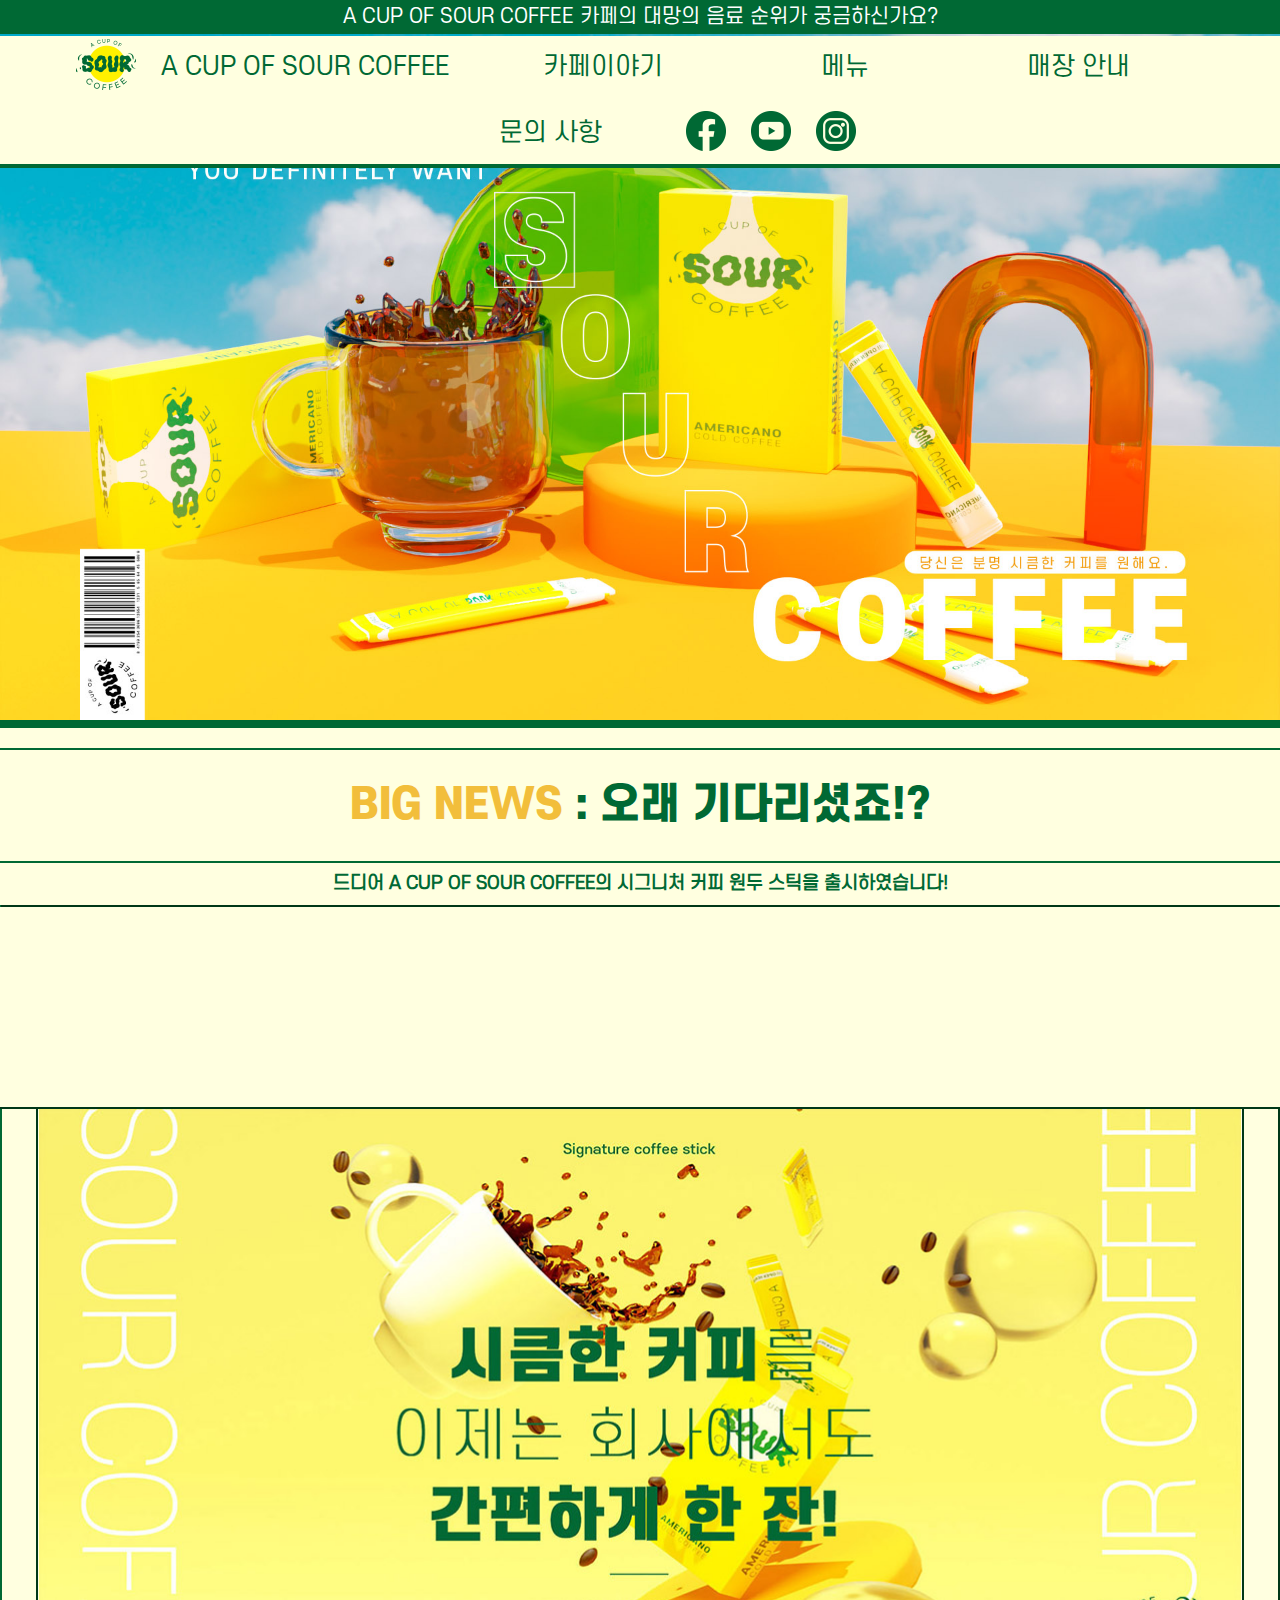
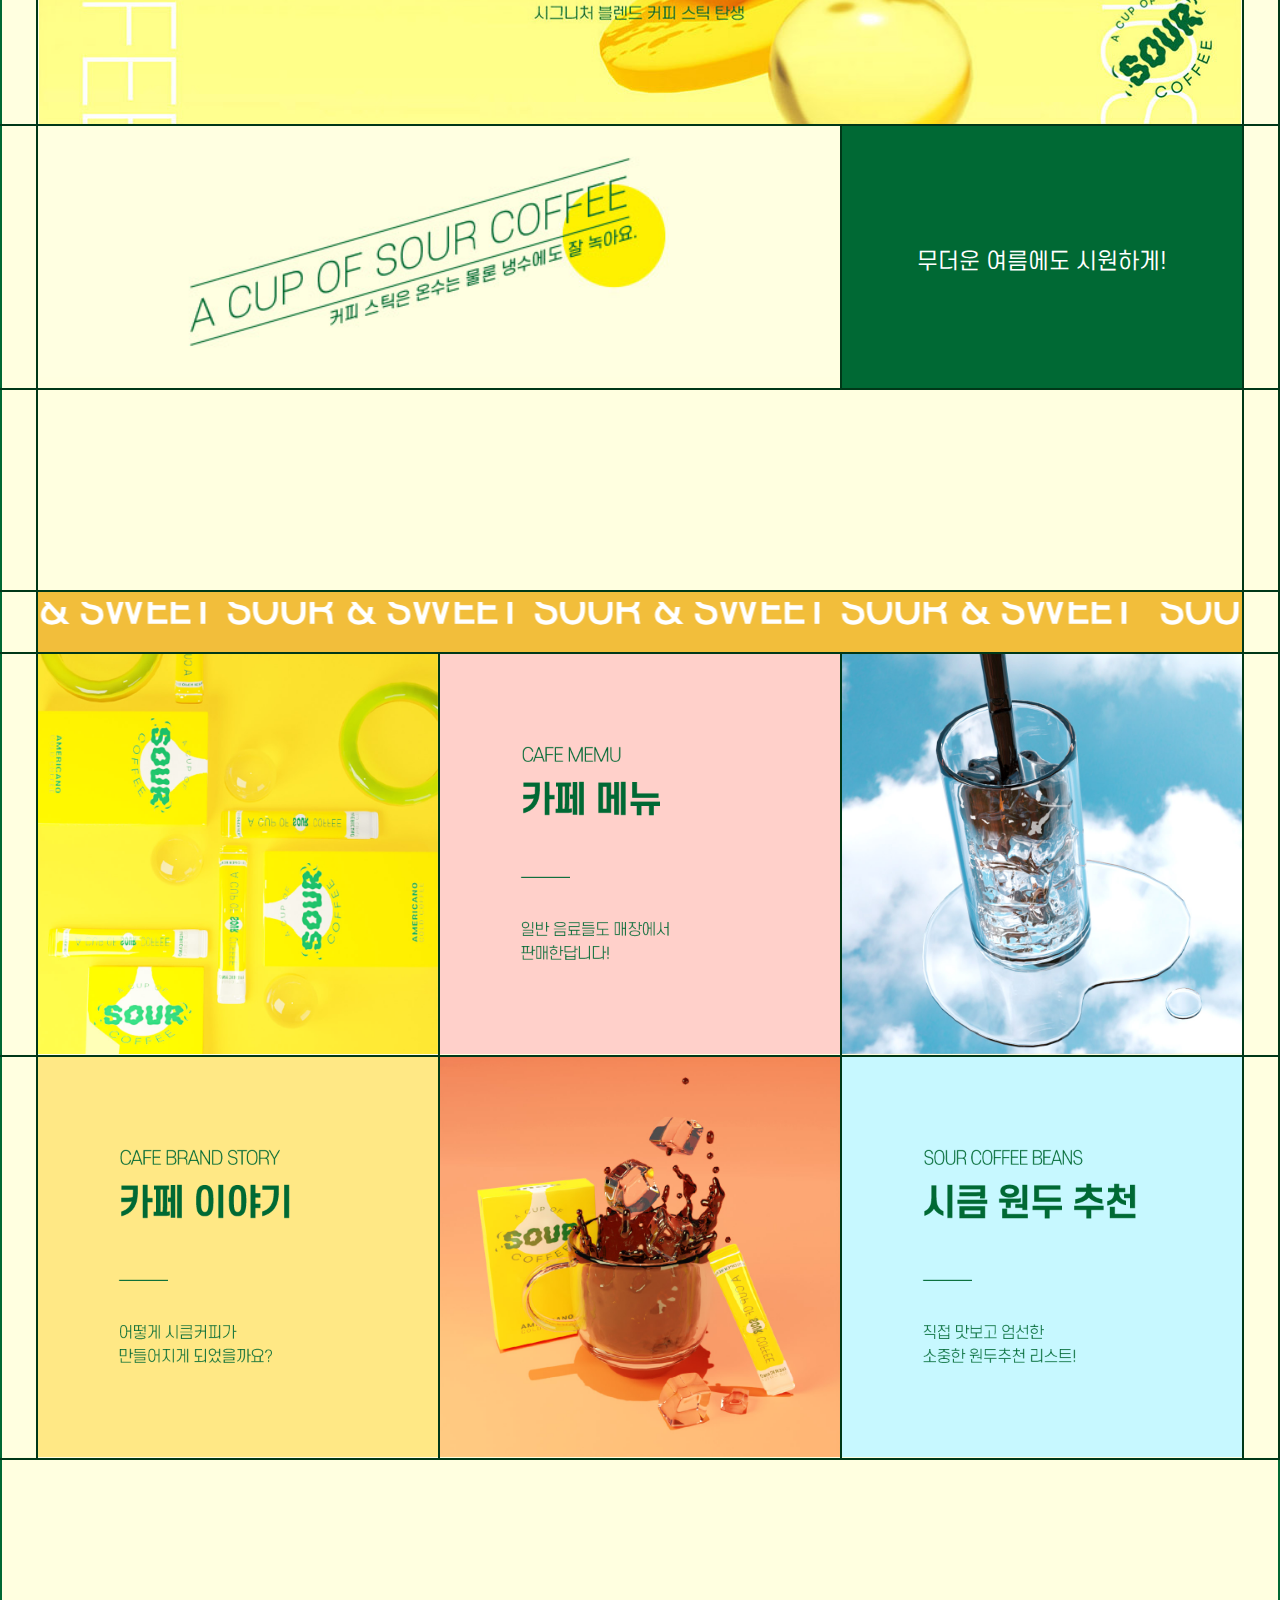
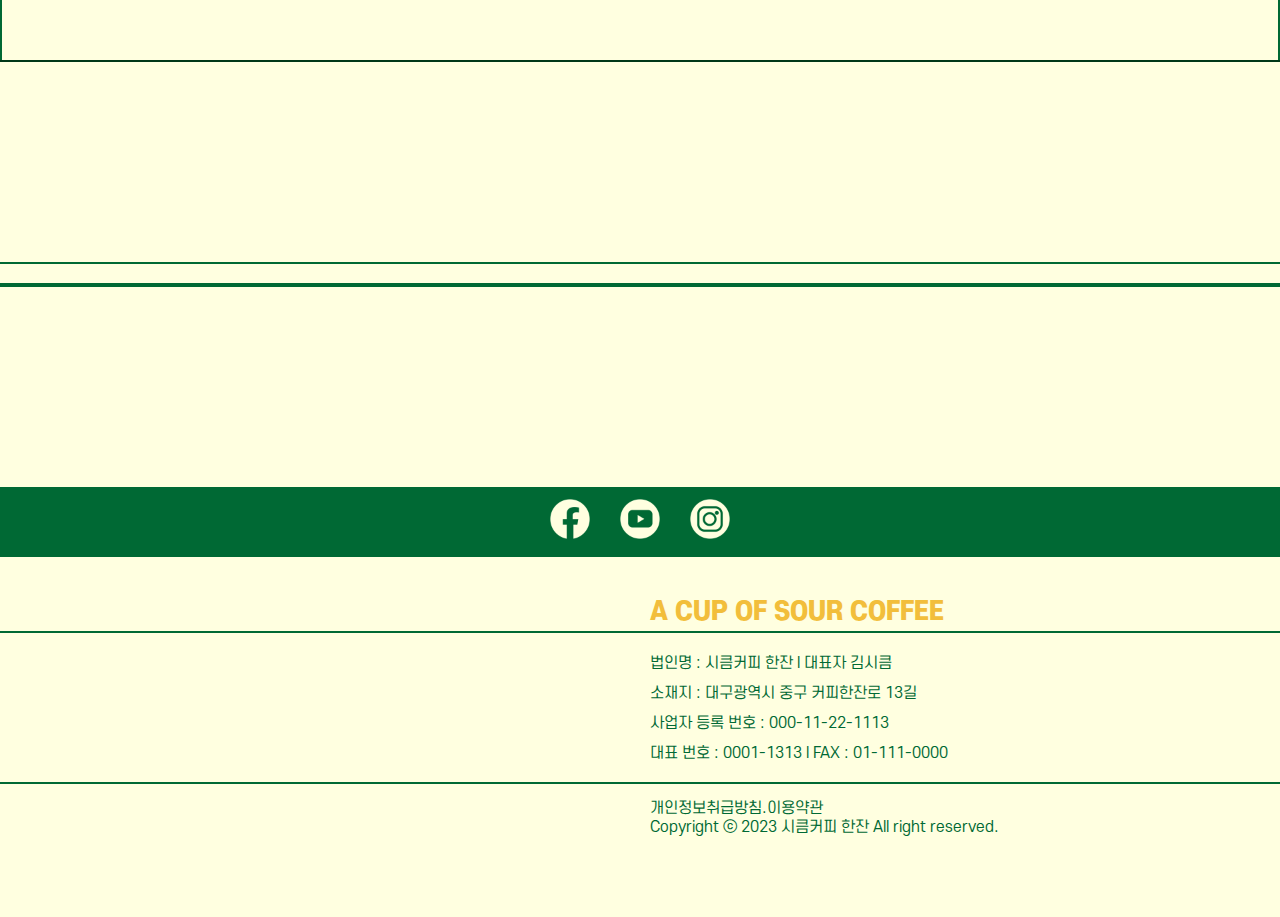
==== index.html @ 146b09c7 "Init repository" ====
<!DOCTYPE html>
<html>
    <head>
        <meta charset="utf-8"
        name="viewport" 
        content="width=device-width, initial-scale=1.0, maximum-scale=1.0, user-scalable=0"
        >
        <title>SOUR COFFEE_MAIN</title>
        <link rel="stylesheet" href="./style-yellow.css">
    </head>
    <body>
        <a href="./cafe_memu.html"><div class="top-banner">A CUP OF SOUR COFFEE 카페의 대망의 음료 순위가 궁금하신가요?</div></a>
        <div class="memu-bar">
            <span class="memu-logo">
                <a href="./index.html">
                    <img src="./web_image/logo_green.png" width="60px" height="51px" alt="logo_white.png">
                </span></a>
                <span class="memu-logo2">
                <a href="./index.html">
                A CUP OF SOUR COFFEE
                </a></span>
            
                <span class="memu-text">
                <a href="./cafe-story.html">
                카페이야기</a>
                <a href="./cafe_memu.html">
                메뉴</a>
                <a href="./cafe-map.html">
                매장 안내</a>
                <a href="./question.html">
                문의 사항</a>
            </span>
            <span class="main-media-icon">
            <img src="./web_image/main_facebook_button_green.png" width="40px" height="40px" alt="main_facebook_button_green.png">
        <span id="memu-youtube-icon"><img src="./web_image/main_youtube_button_green.png" width="40px" height="40px" alt="main_youtube_buttoon_green.png"></span>
        <img src="./web_image/main_instagram_button_green.png" width="40px" height="40px" alt="main_instagram_button_green.png">
        </span>
        </div>
            <div class="main-banner"><img src="./web_image/sour_coffee_main_banner.jpg" alt="sour coffee_main banner.jpg"></div>
            <hr>
            <h1><span id="gold">BIG NEWS</span> : 오래 기다리셨죠!?</h1><h2>드디어 A CUP OF SOUR COFFEE의 시그니처 커피 원두 스틱을 출시하였습니다!</h2>
        <table>
    <tr>
        <td colspan="5" class="blank"></td>
    </tr>
    <tr>
        <td class="blank"></td>
        <td colspan="3" width="1200px" height="100%"><div class="sub-banner1"><img src="./web_image/main_banner2_yellow2.jpg" height="100%" alt="main_banner2_yellow2.jpg"></div></td>
        <td class="blank"></td>
    </tr>

    <tr>
        <td></td>
        <td colspan="2" width="640px" height="200px"><div class="sub-banner2"><img src="./web_image/sub-banner_2.jpg" alt="sub-banner_2.jpg"></div></td>
        <td bgcolor="#006934"><div class="sub-banner3">무더운 여름에도 시원하게!</div></td>
        <td></td>
    </tr>

    <tr>
        <td class="blank"></td>
        <td colspan="3"></td>
        <td class="blank"></td>
    </tr>

    <tr>
        <td class="blank3"></td>
        <td bgcolor="#f2be3b" colspan="3">
        <div>
            <div class="animated-title">
            <div class="track">
            <div class="content">& SWEET&nbsp;SOUR & SWEET&nbsp;SOUR & SWEET&nbsp;SOUR & SWEET
                &nbsp;SOUR & SWEET&nbsp;SOUR & SWEET&nbsp;SOUR & SWEET&nbsp;SOUR & SWEET&nbsp;SOUR & SWEET</div>
            </div>
        </div>
        </td>
        <td></td>
    </tr>

    <tr>
        <td></td>
        <td><div class="button-banner"><a href="./cafe-story.html">
            <img src="./web_image/main_button_1.jpg" width="400px" height="400px" alt="main_button_1.jpg"></a></div></td>
        <td><div class="button-banner"><a href="./cafe_memu.html">
            <img src="./web_image/main_button_2-2.png" width="400px" height="400px" alt="main_button_2-2.png"></a></div></td>
        <td><div class="button-banner"><a href="./coffee-bean.html">
            <img src="./web_image/main_button_3.jpg" width="400px" height="400px" alt="main_button_3.jpg"></a></div></td>
        <td></td>
    </tr>
    <tr>
        <td></td>
        <td width="400px" height="100%"><div class="button-banner"><a href="./cafe-story.html">
            <img src="./web_image/main_button_1-2.png" height="100%" alt="main_button_1-2.png"></a></div></td>
        <td width="400px" height="100%"><div class="button-banner"><a href="./cafe_memu.html">
            <img src="./web_image/main_button_2.jpg" height="100%" alt="main_button_2.jpg"></a></div></td>
        <td width="400px" height="100%"><div class="button-banner"><a href="./coffee-bean.html">
            <img src="./web_image/main_button_3-2.png" height="100%" alt="main_button_3-2.png"></a></div></td>
        <td></td>
    </tr>
    <tr>
        <td colspan="5" class="blank"></td>
    </tr>





        </table>
        <div class="line-1"><hr style="border: 0.5px solid #006934;"></div>
            <hr style="border: 2px solid #006934;">
        <div class="bottom-icon">
         <img src="./web_image/main_facebook_button_yellow.png" alt="main_facebook_button_yellow.png">
         <img src="./web_image/main_youtube_button_yellow.png" alt="main_youtube_button_yellow.png">
         <img src="./web_image/main_instagram_button_yellow.png" alt="main_instagram_button_yellow.png">
        </div>
        <div class="bottom-name">A CUP OF SOUR COFFEE</div>
         <hr style="border: 1px solid #006934;">
        <div class="bottom-information">
            법인명 : 시큼커피 한잔  l  대표자 김시큼<br>
            소재지 : 대구광역시 중구 커피한잔로 13길<br>
            사업자 등록 번호 : 000-11-22-1113<br>
            대표 번호 : 0001-1313  l  FAX : 01-111-0000<br>
        </div>
        <hr style="border: 1px solid #006934;">
        <div class="bottom-information2">
            개인정보취급방침.이용약관<br>
            Copyright ⓒ 2023 시큼커피 한잔 All right reserved.
        </div>
    </body>
</html>
---- style-yellow.css ----
body{
    text-align: center;
    background-color: #ffffe0; 
    font-size: 36px;
    font-style: normal;
    color:#006934;
    margin: 0px;
    font-family: 'S-CoreDream-3Light';
}
@font-face {
    font-family: 'Cafe24Danjunghae';
    src: url('./font/Cafe24Danjunghae-v2.0/Cafe24Danjunghae-v2.0.otf') format('woff');
}
@font-face{ 
    font-family: 'S-CoreDream-3Light';
    src: url('./font/S-Core_Dream_OTF/SCDream4.otf') format('OpenType');
}
@font-face{ 
    font-family: 'S-CoreDream-8heady';
    src: url('./font/S-Core_Dream_OTF/SCDream8.otf') format('OpenType');
}
/* ---------------------------main page------------------------ */
/*---top banner + memu bar---*/
.top-banner{
    background-color: #006934;
    font-size: 20px;
    color: #fff;
    padding: 5px 0 5px 0;
    display: block;
    position: fixed;
    top: 0px;
    width: 100%;
    z-index: 1;
}
.memu-bar .memu-logo a{
    text-decoration: none;
    display: inline-block;
    vertical-align: bottom;
    margin: 0 15px 2px 0;
}
.memu-bar .memu-logo a:hover{
    vertical-align: bottom;
    text-decoration: none;
    margin: 0 15px 2px 0;
}

.memu-bar .memu-logo2 a{
    color: #006934;
    text-align: center;
    font-size: 25px;
    text-decoration: none;
    margin: 0 10px 0 0;
    display: inline-block;
    padding: 0 0 20px 0;
}
.memu-bar .memu-logo2 a:hover{
    text-align: center;
    padding: 0 0 20px 0;
    margin: 0 10px 0 0;
    text-decoration: none;
}
.memu-logo2 a:active{
    color: #006934;
    text-decoration: none;
}

.memu-bar .memu-text a{
    text-align: center;
    font-size: 25px;
    text-decoration: none;
    color: #006934;
    margin: 10px 60px 10px 60px;
    display: inline-block;
    padding: 6px 14px 6px 14px;
}
.memu-bar .memu-text a:hover{
    text-align: center;
    border-radius: 4rem;
    background-color:#006934;
    color: #fff;
    padding: 6px 14px 6px 14px;
    margin: 10px 60px 10px 60px;
}
.memu-bar{
    background-color: #ffffe0;
    text-align: center;
    color: #006934;
    position: fixed;
    top: 36px;
    width: 100%;
    border-bottom: 4px solid #006934;
    justify-content: center;
    z-index: 1;
}
#memu-youtube-icon{
    padding:0 15px 0 15px;
}
.main-media-icon img{
    margin: 0px 0 -10px 0;
}
/*---top banner + memu bar END---*/
.main-banner img{
    max-width:100%; 
    display: block;
    margin: 0 auto 0 auto;
}
.main-banner{
    display: block;
    margin: 0 auto 1px auto;
}
hr{
    border: 4px solid #006934;
}
h1{
    font-family:'S-CoreDream-8heady';
    display: block;
    margin: 20px 0 0 0;
    padding: 30px 0 30px 0;
    border-top: 2px solid #006934;
    border-bottom: 2px solid #006934;
    font-size: 42px;

}
#gold{
    color: #f2be3b
}
h2{
    border-bottom: 2px solid #006934;
    font-size: 18px;
    padding: 10px 0 10px 0;
    margin: 0;
}
table{
    border-collapse: collapse;
    margin: -2px auto 0 auto;
    color: #006934;
    padding: 0;
}
tr, td{
    border: 1px solid #006934;
}
tr:first-child, td:first-child{
    border-left: none;
    border-right: none;
}
.blank{
    padding: 200px 0 0 0;
    width: 50%;
}
.blank2{
    padding: 0;
    width: 50%;
}
.blank3{
    padding: 60px 0 0 0;
    width: 50%;
}
.sub-banner1 {max-width: 100%; height: auto; }
.sub-banner1 img{
    width:100%;
    height: auto;
    display: block;
    margin: -1px auto -1px auto;
}
.sub-banner2 {max-width: 100%; height: auto; }
.sub-banner2 img{
    display: inline;
    margin: 0;
    padding: 0px;
    width: 100%;
}
.sub-banner3 {max-width: 100%; height: auto; }
.sub-banner3{
    display: inline;
    margin: 0;
    padding: 0;
    background-color: #006934;
    font-size: 22px;
    color: #fff;
}
/* moving text */
.animated-title{
    font-size: 40px;
    font-weight: 800;
    color: #fff;
    position: relative;
    width: 100%;
    max-width: 100%;
    height: 40px;
    overflow-x: hidden;
    overflow-y: hidden;
    margin: auto;
    white-space: nowrap;
    display: block;
}
.animated-title .track{
    position: absolute;
    white-space: nowrap;
    will-change: transform;
    animation: marquee 20s linear infinite;
}
@keyframes marquee {
    from {transform: translateX(0);}
    to {transform: translateX(-50%);}
}
@media (hover: hover) and (min-width: 1200px){
    .animated-title .content{
        -wedkit-transform: translateY(calc(100% - 4rem));
        transform: translateY(calc(100% - 4rem));
    }
}
.button-banner {max-width: 100%; height: auto; }
.button-banner{
    display: block;
    margin: 0 auto 1px auto;
}
.button-banner img{
    display: block;
    margin: -1px;
    padding: 0px;
    height: 400px;
    width: 400px;
}
/*---bottom line + bottom information---*/
.line-1 hr{
    margin: 200px 0 20px 0;
    color: #006934;
}
.bottom-icon img{
    display: inline;
    background-color: #006934;
    margin: 12px auto 0 auto;
    width: 40px;
    height: 40px;
    padding: 0 10px 0 10px;
}
.bottom-icon{
    margin: 200px auto 0 auto;
    background-color: #006934;
    width: 100%;
    height: 70px;
}
.bottom-name{
    font-family:'S-CoreDream-8heady';
    color: #f2be3b;
    margin: 40px 100px 5px 0;
    font-size: 25px;
    text-align: left;
    padding-left: 650px;
}
.bottom-information{
    line-height: 200%;
    margin: 15px 100px 15px 0;
    text-align: left;
    font-size: 15px;
    padding-left: 650px;
}
.bottom-information2{
    margin: 15px 100px 80px 0;
    text-align: left;
    font-size: 15px;
    padding-left: 650px;
}
/*---bottom line + bottom information END---*/
/* ---------------------------memu page------------------------ */
.main-banner2{
    display: block;
    padding : 0px;
    height: 1080px;
    border-bottom: 6px solid #006934;
}
hr{
    font-family:'S-CoreDream-8heady';
    display: block;
    margin: -1px 0 0 0;
}
.memu-title-1{
    font-size: 40px;
    margin: 200px 0 0 0;
    display: block;
}
.memu-title-2{
    font-family:'S-CoreDream-8heady';
    font-size: 80px;
    border-bottom: 2px solid #006934;
    display: block;
    margin: 0;
    padding: 0 0 20px 0;
}
.memu-ranking img{
    margin: 0 auto 5px auto;
    padding: 0 -13px 0 10px;
    font-size: 60px;
    border-collapse:collapse;
    vertical-align: top;
    vertical-align: bottom;
    vertical-align: middle;
}
.memu-ranking-name{
    font-weight: 800;
    font-size: 34px;
    margin: 0;
    display: block;
}
.memu-ranking-name2{
    font-size: 26px;
    margin: 0 0 4px 0;
    display: block;
}
tr, td, th{
    border: 2px solid #006934;
}
.sour-star{
    padding: 3px 20px 5px 20px;
    color: #fff;
    font-size: 24px;
    background-color: #006934;
    border-radius: 50px;
    margin: 10px 0 0 0;
    display: inline;
    text-align: right;
}
.sour-star2{
    padding: 5px 20px 8px 20px;
    color: #fff;
    font-size: 24px;
    background-color: #006934;
    border-radius: 50px;
    margin: 10px 0 10px 0;
    display: inline-block;
}
.star img{
    padding: 0 -10px 0 -10px;
    width: 26px;
    height: 24px;
    margin: 0 -3px 0 -3px;
    display: inline;
}
.memu-category{
    padding: 0 0 10px 0;
    margin: 15px 0 20px 0;
    border-bottom: 2px solid #006934;
}
.memu-category2{
    padding: 10px 0 10px 0;
    margin: 18px 0 20px 0;
    border-bottom: 2px solid #006934;
    border-top: 2px solid #006934;;
}
.map-image{
    display: block;
    margin: 200px 0 200px 0;
}
.beans{
    border-top: 8px solid #006934;
    display: inline-block;
}
.beans_name{
    font-size: 60px;
    text-align: left;
    display: inline;
}
.beans_name2{
    font-size: 60px;
    text-align: left;
}
.beans_image{
    display: block;
}
.bean-information{
    display: inline-block;
    font-size: 20px;
    border-bottom: 2px solid #006934;
}
.sour-star3{
    padding: 5px 25px 8px 25px;
    color: #fff;
    font-size: 40px;
    background-color: #006934;
    border-radius: 50px;
    margin: 30px 0 -8px 0;
    display: inline-block;
}
.sour-star4{
    padding: 5px 25px 8px 25px;
    color: #fff;
    font-size: 40px;
    background-color: #006934;
    border-radius: 50px;
    margin: -5px 0 30px 0;
    display: inline-block;
}
/* ---------------------------memu page END------------------------ */
/* ---------------------------Question page------------------------ */
.toptop{
    margin: 70px auto 70px auto;
}
.question-table{
    border: 1px solid #006934;
    margin: 10px 0 0 0;
    border-collapse:collapse;
}
.question-table2{
    border: 1px solid #006934;
    margin: 50px 0 -200px 0;
    border-collapse:collapse;
}
.telephone{
    padding: 10px 60px 10px 60px;
}
.telephone-img img{
    margin: 0 40px 0 40px;
}
.numder{
    color: #f2be3b;
    font-size: 120px;
    padding: 60px 25px 60px 25px;
    font-weight: 1000;
    font-family:'S-CoreDream-8heady';
}
.time{
    font-family:'S-CoreDream-8heady';
    font-size: 40px;
    font-weight: 800;
    white-space: nowrap;
    padding: 0 105px 0 105px;
}
.time-text{
    font-family:'S-CoreDream-8heady';
    font-size: 26px;
}
td.email-2{
    text-align: center;
    padding: 7px 7px 2px 7px;
    margin: 0px;
    background-size: cover;
}
.email-text{
   padding: 20px 20px 20px 20px;
}
.email-img img{
    margin: -57px 20px -63px 20px;
    padding: 17px;
}
.email-text2{
    font-family:'S-CoreDream-8heady';
    font-size: 26px;
    font-weight: 800;
    white-space: nowrap;
    padding: 0 68px 0 68px;
}
/* ---------------------------Question page END------------------------ */
/* ---------------------------CAFE MAP------------------------ */
.header{
    margin: 16px auto 16px auto;
    display: block;
    border-top: 2px solid #006934;
    border-bottom: 2px solid #006934;
}
.header1{
    font-size: 50px;
    margin: 0 auto 0 auto;
    padding: 2px 2px 0 10px;
    display: inline-block;
    vertical-align: top;
    text-align: right;
}
.header2{
    vertical-align: bottom;
    font-size: 35px;
    display: inline-block;
    margin: 80px 10px 0 10px;
}
.soursour{
    vertical-align: bottom;
    display: inline-block;
    margin: 0;
    padding: 10px 0 4px 10px;
    border-left: 2px solid #006934;
}
.map{
    display: block;
    margin: -17px auto -11px auto;
    padding:-10px;
    position: relative;
}
.map img{
    display: inline-block;
    border-left: 2px solid #006934;
    border-right: 2px solid #006934;
    padding: 200px -10px 200px -10px;
}
.map-stiker{
    position: absolute;
    right: 420px;
    bottom: -630px;
}
.map-table{
    text-align: center;
    border-collapse:collapse;
    white-space: nowrap;
    padding: 0 150px 0 150px;
    font-size: 35px;
    color: #ffffe0;
    border: 2px solid #003818;
}
table td{
    border: 2px solid #003818;
}
.map-table strong{
    font-size: 50px;
}
table img{
    text-align: center;
    margin: 0;
    padding: 0;
    display: block;
    padding: 0 -2px -2px 0;
}
.map-text{
    padding: 0 120px 0 120px;
}
.map-text-green{
    padding: 0 120px 0 120px;
    color: #006934;
}
.map-text-green2{
    color: #006934;
}
/* moving text */
.animated-title2{
    font-size: 60px;
    font-weight: 800;
    color: #006934;
    position: relative;
    width: 100%;
    max-width: 100%;
    height: 40px;
    overflow-x: hidden;
    overflow-y: hidden;
    margin: auto;
    white-space: nowrap;
    display: block;
}
.animated-title2 .track2{
    position: absolute;
    white-space: nowrap;
    will-change: transform;
    animation: marquee 20s linear infinite;
}
@keyframes marquee {
    from {transform: translateX(0);}
    to {transform: translateX(-50%);}
}
@media (hover: hover) and (min-width: 1200px){
    .animated-title2 .content2{
        -wedkit-transform: translateY(calc(100% - 4rem));
        transform: translateY(calc(100% - 6.8rem));
    }
}
/* ---------------------------CAFE MAP END------------------------ */
/* ---------------------------WORLD COFFEE BEAN------------------------ */
.world-img1, .world-img2{
    margin: -3px -4px -8px -4px;
    padding: -2px;
}
.world-img{
    margin: -2px -4px -7px -4px;
}
.world-bean{
    margin: -3px -1px 0 -1px;
}
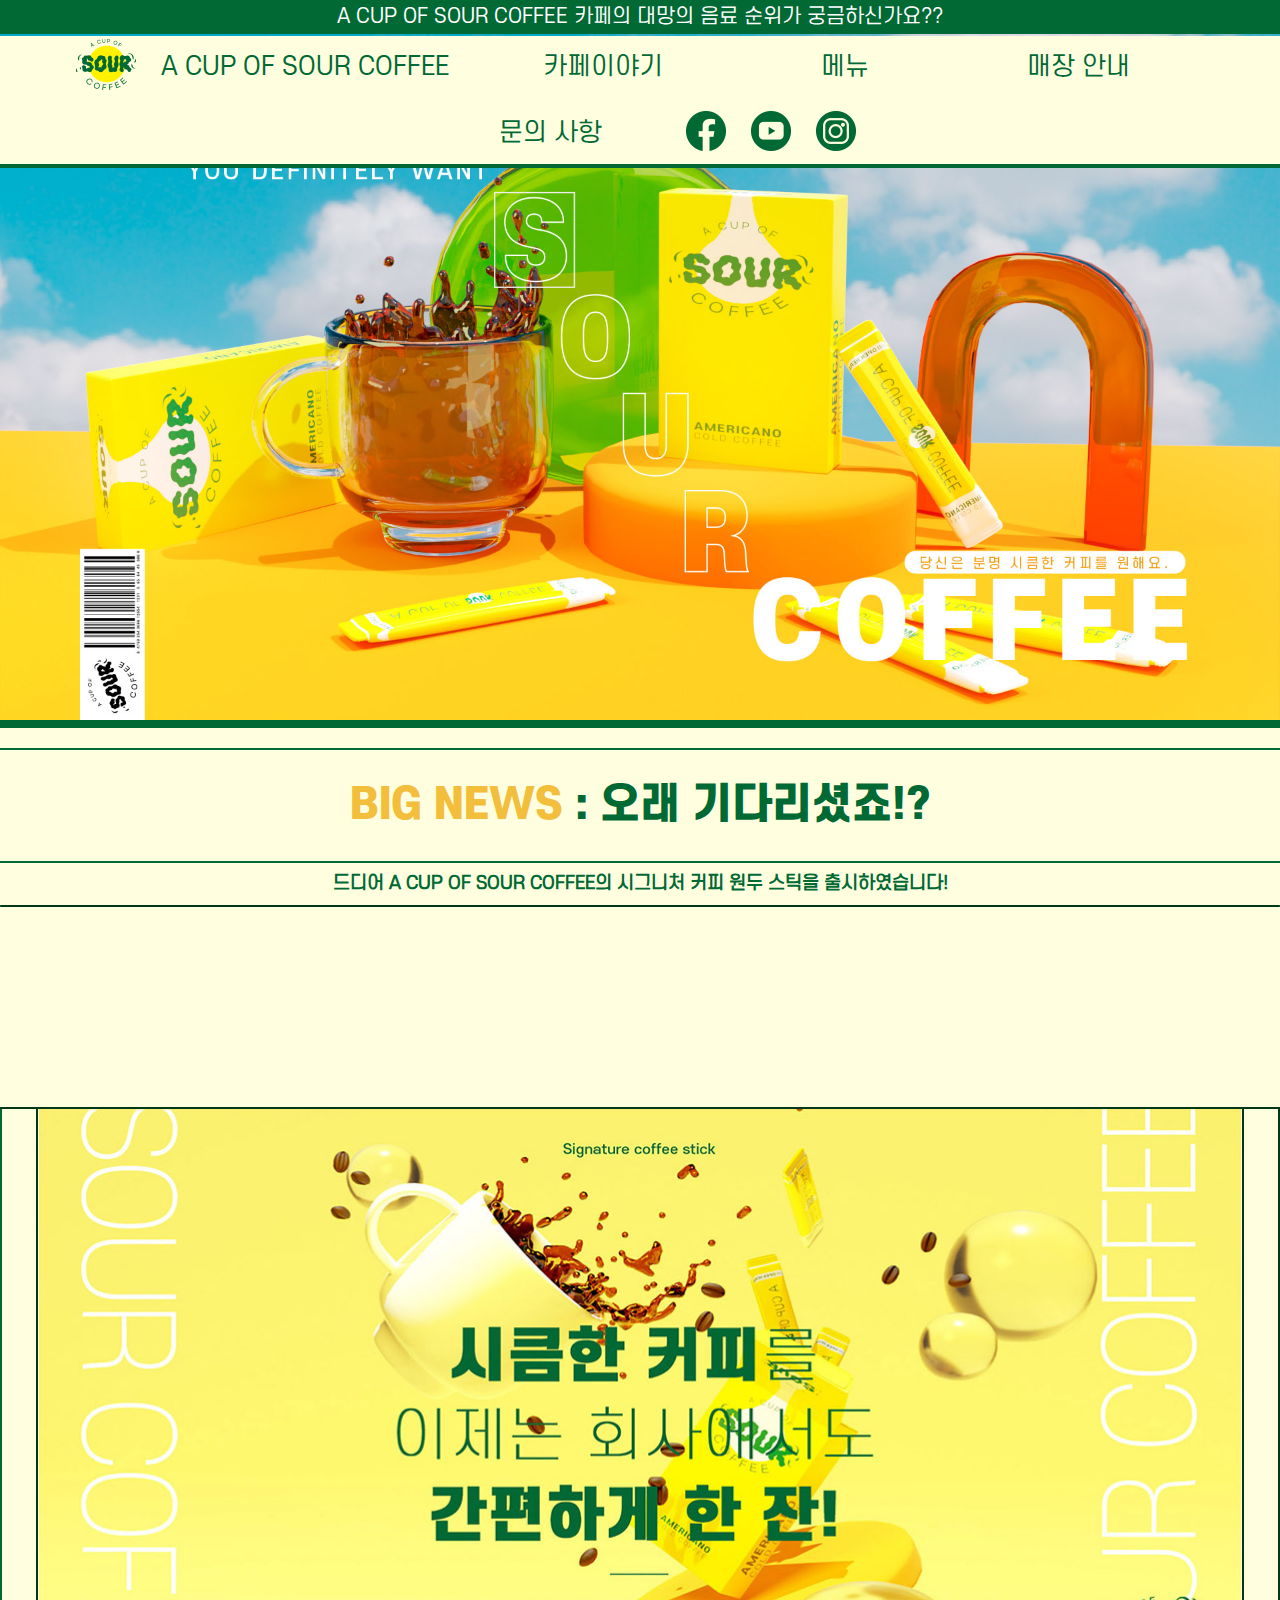
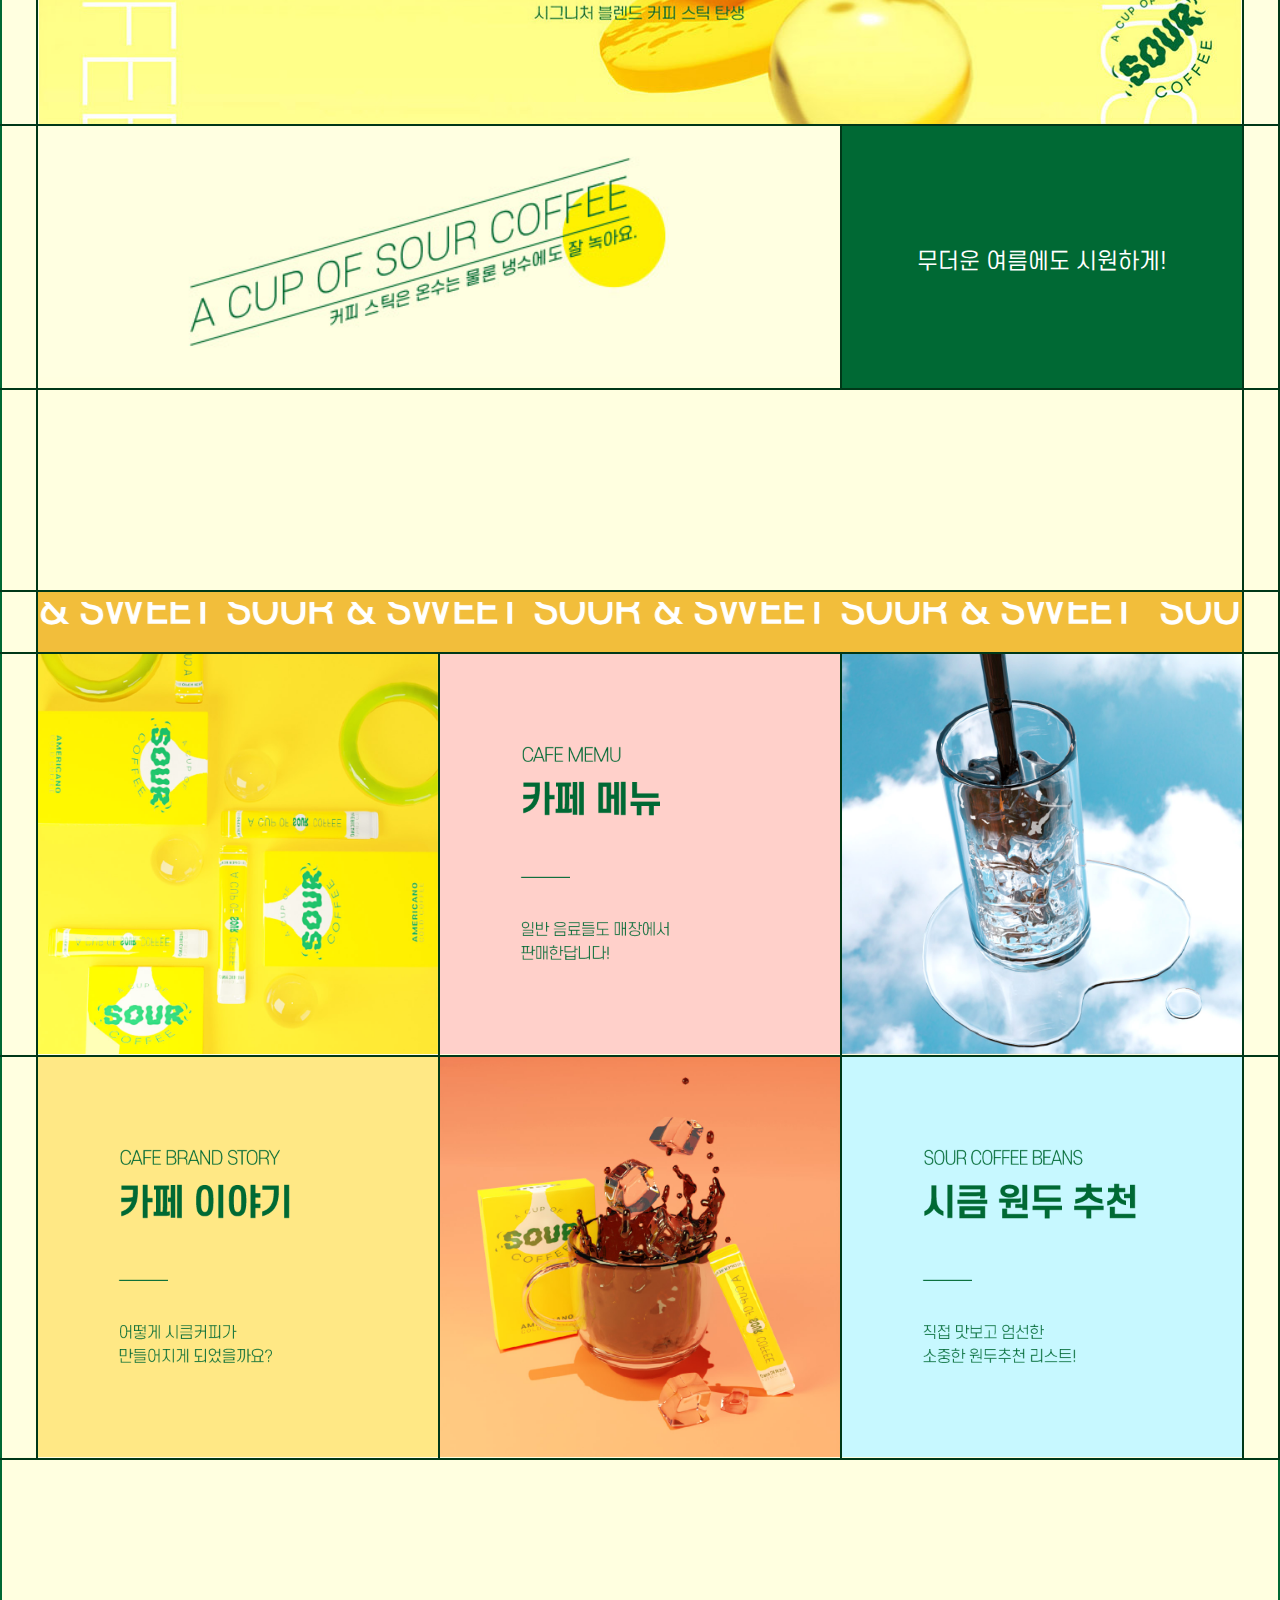
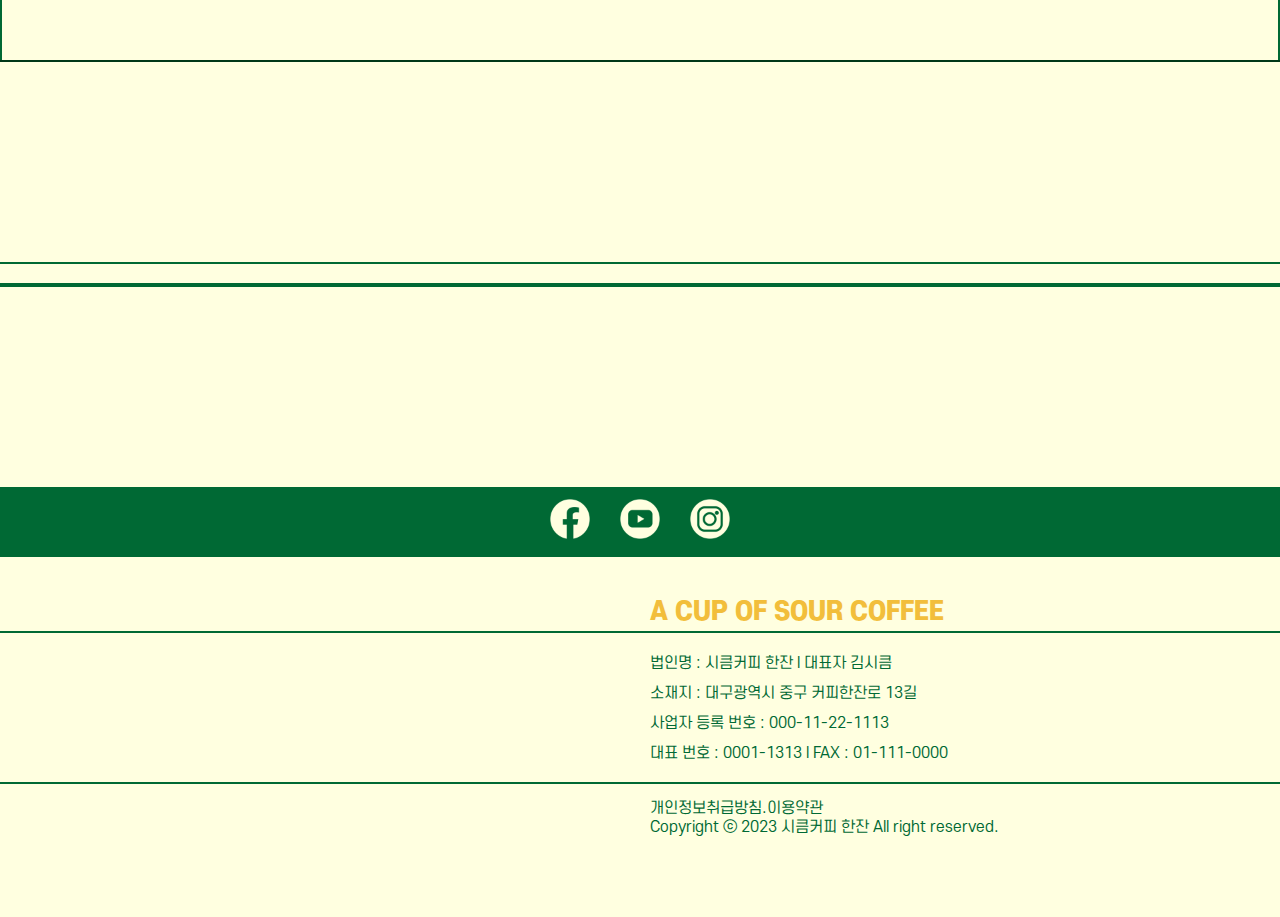
==== commit c32cf476: "테스트를 위해 ?를 ??로 수정" ====
--- a/index.html
+++ b/index.html
@@ -9,7 +9,7 @@
         <link rel="stylesheet" href="./style-yellow.css">
     </head>
     <body>
-        <a href="./cafe_memu.html"><div class="top-banner">A CUP OF SOUR COFFEE 카페의 대망의 음료 순위가 궁금하신가요?</div></a>
+        <a href="./cafe_memu.html"><div class="top-banner">A CUP OF SOUR COFFEE 카페의 대망의 음료 순위가 궁금하신가요??</div></a>
         <div class="memu-bar">
             <span class="memu-logo">
                 <a href="./index.html">
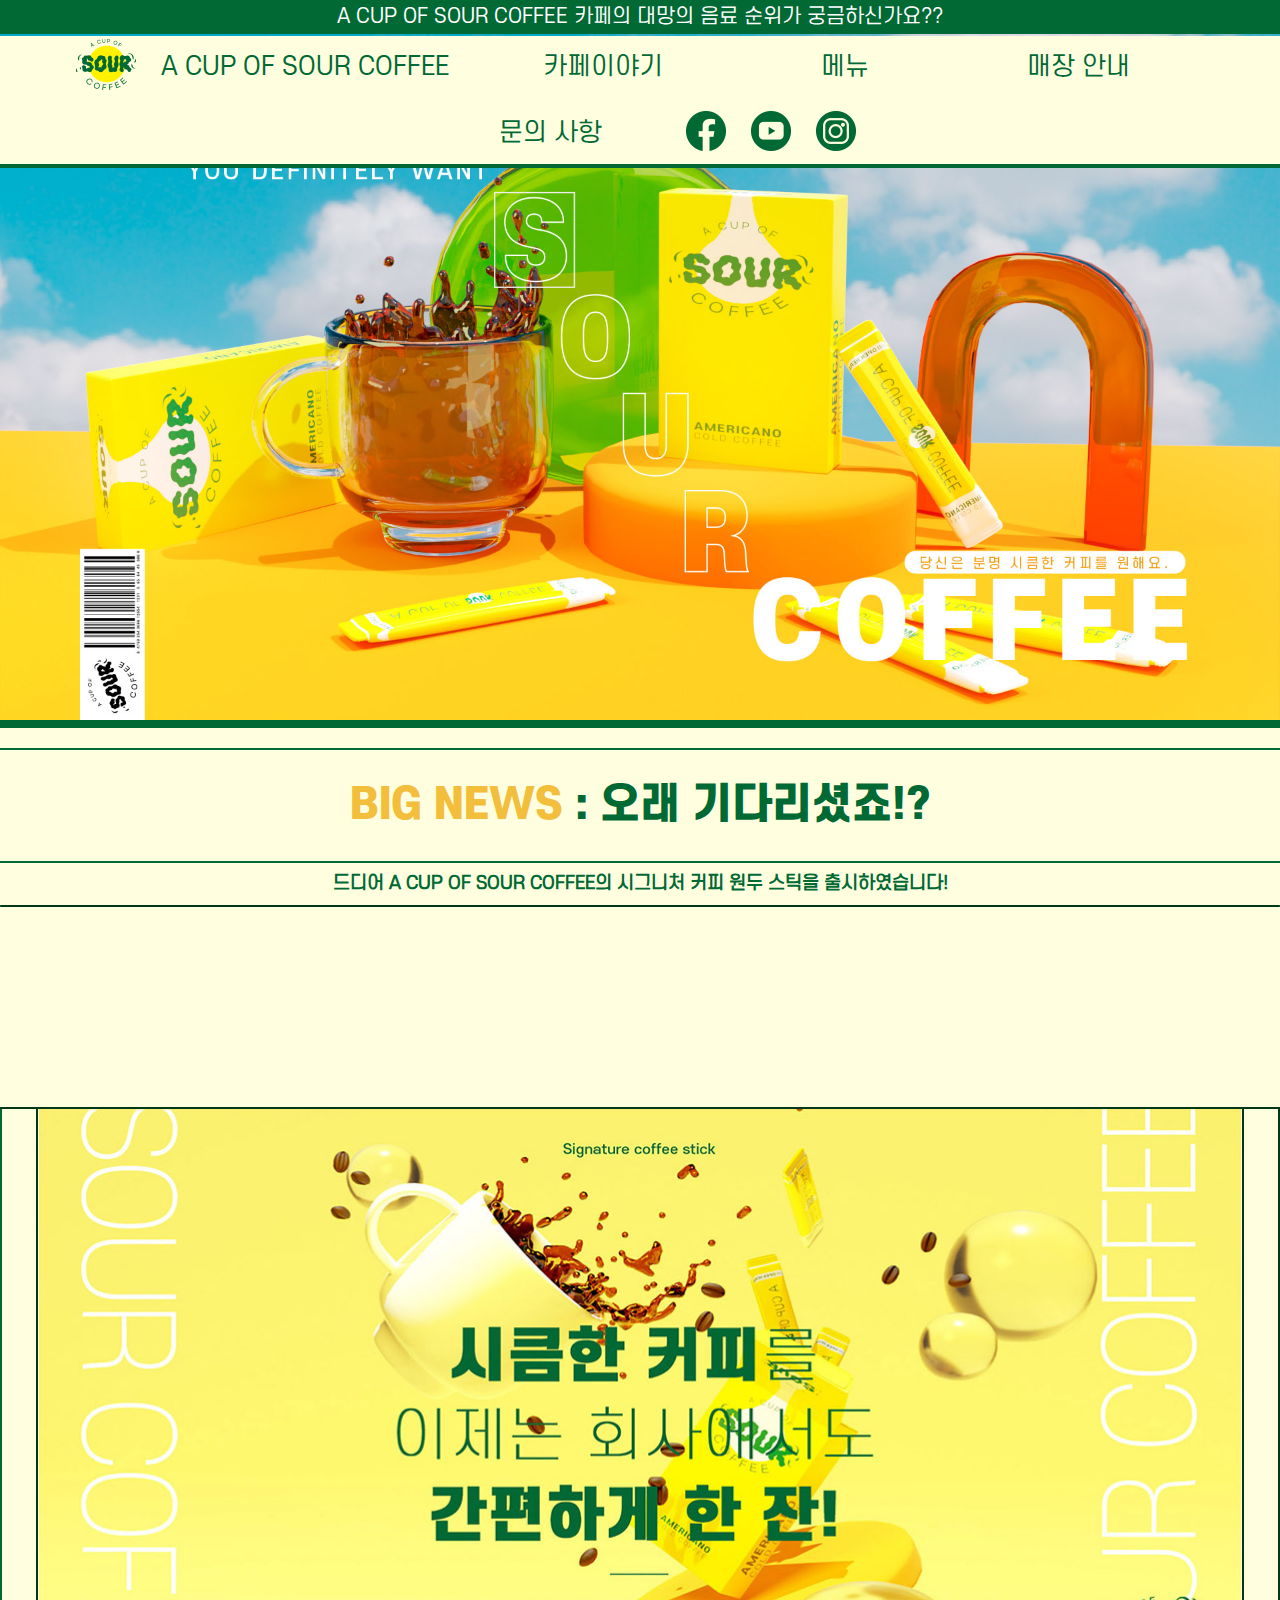
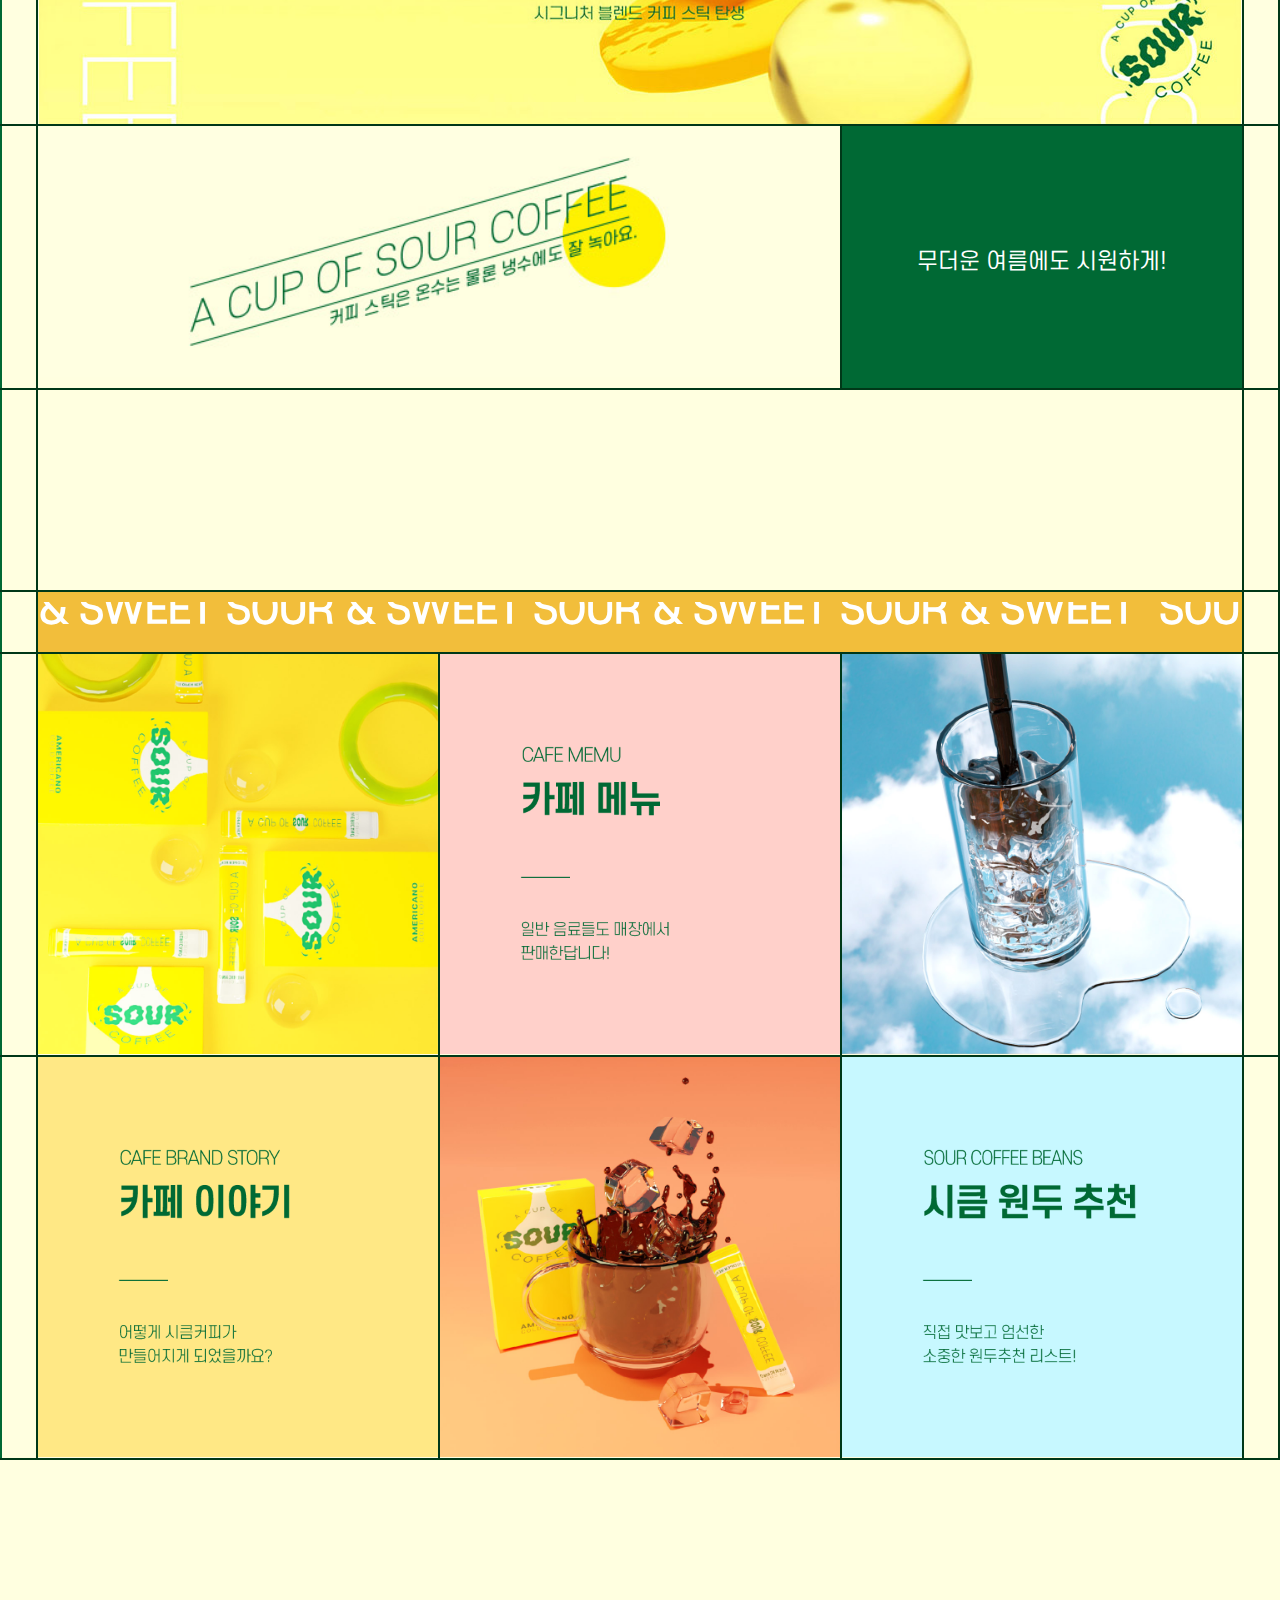
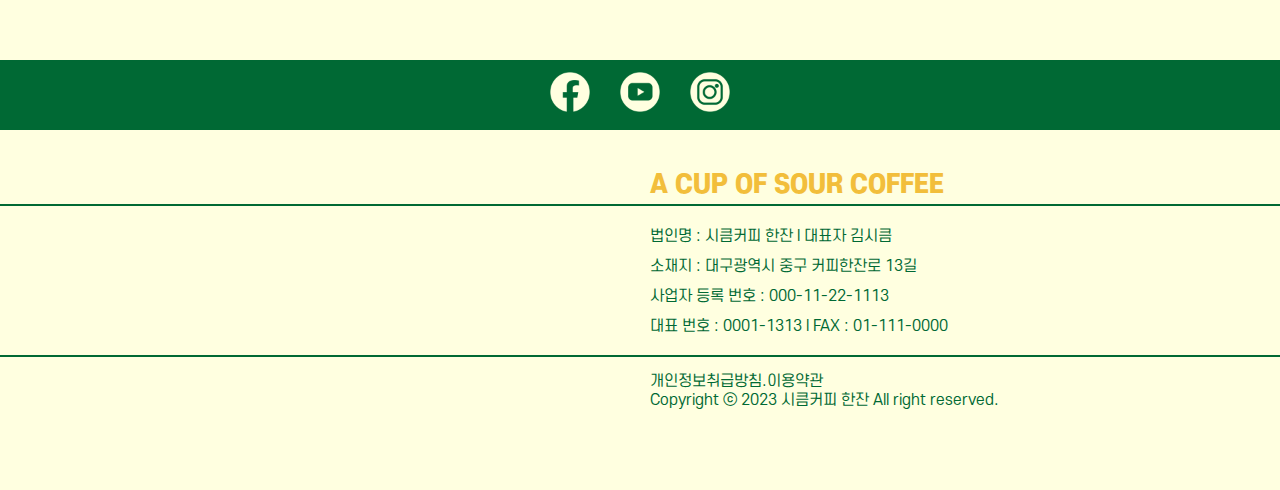
==== commit cab80760: "line-delete" ====
--- a/index.html
+++ b/index.html
@@ -96,17 +96,7 @@
             <img src="./web_image/main_button_3-2.png" height="100%" alt="main_button_3-2.png"></a></div></td>
         <td></td>
     </tr>
-    <tr>
-        <td colspan="5" class="blank"></td>
-    </tr>
-
-
-
-
-
-        </table>
-        <div class="line-1"><hr style="border: 0.5px solid #006934;"></div>
-            <hr style="border: 2px solid #006934;">
+    </table>
         <div class="bottom-icon">
          <img src="./web_image/main_facebook_button_yellow.png" alt="main_facebook_button_yellow.png">
          <img src="./web_image/main_youtube_button_yellow.png" alt="main_youtube_button_yellow.png">
--- a/style-yellow.css
+++ b/style-yellow.css
@@ -337,11 +337,13 @@
     display: inline;
 }
 .memu-category{
+    font-family: 'S-CoreDream-8heady';
     padding: 0 0 10px 0;
     margin: 15px 0 20px 0;
     border-bottom: 2px solid #006934;
 }
 .memu-category2{
+    font-family: 'S-CoreDream-8heady';
     padding: 10px 0 10px 0;
     margin: 18px 0 20px 0;
     border-bottom: 2px solid #006934;
@@ -492,8 +494,8 @@
 }
 .map-stiker{
     position: absolute;
-    right: 420px;
-    bottom: -630px;
+    right: 397px;
+    bottom: -320px;
 }
 .map-table{
     text-align: center;
@@ -529,7 +531,7 @@
 }
 /* moving text */
 .animated-title2{
-    font-size: 60px;
+    font-size: 48px;
     font-weight: 800;
     color: #006934;
     position: relative;
@@ -554,8 +556,8 @@
 }
 @media (hover: hover) and (min-width: 1200px){
     .animated-title2 .content2{
-        -wedkit-transform: translateY(calc(100% - 4rem));
-        transform: translateY(calc(100% - 6.8rem));
+        -wedkit-transform: translateY(calc(100% - 8rem));
+        transform: translateY(calc(100% - 5.1rem));
     }
 }
 /* ---------------------------CAFE MAP END------------------------ */
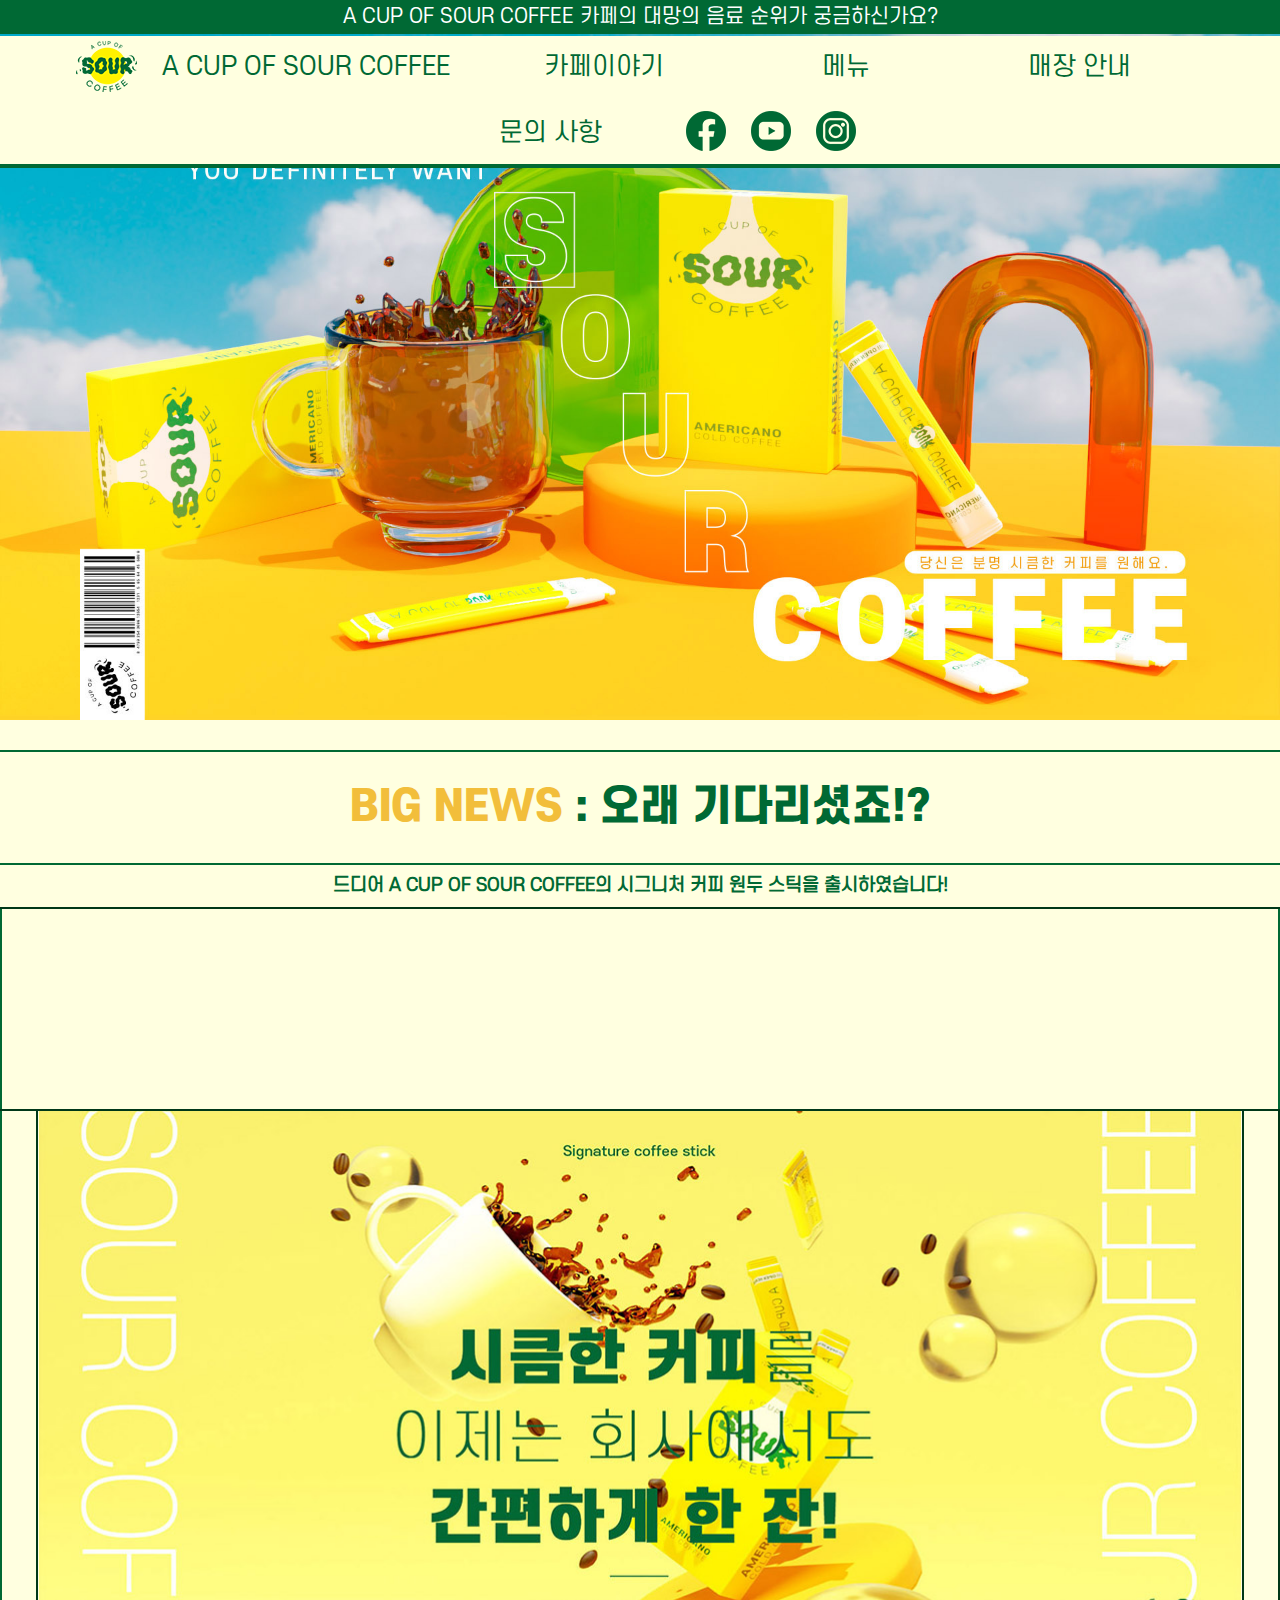
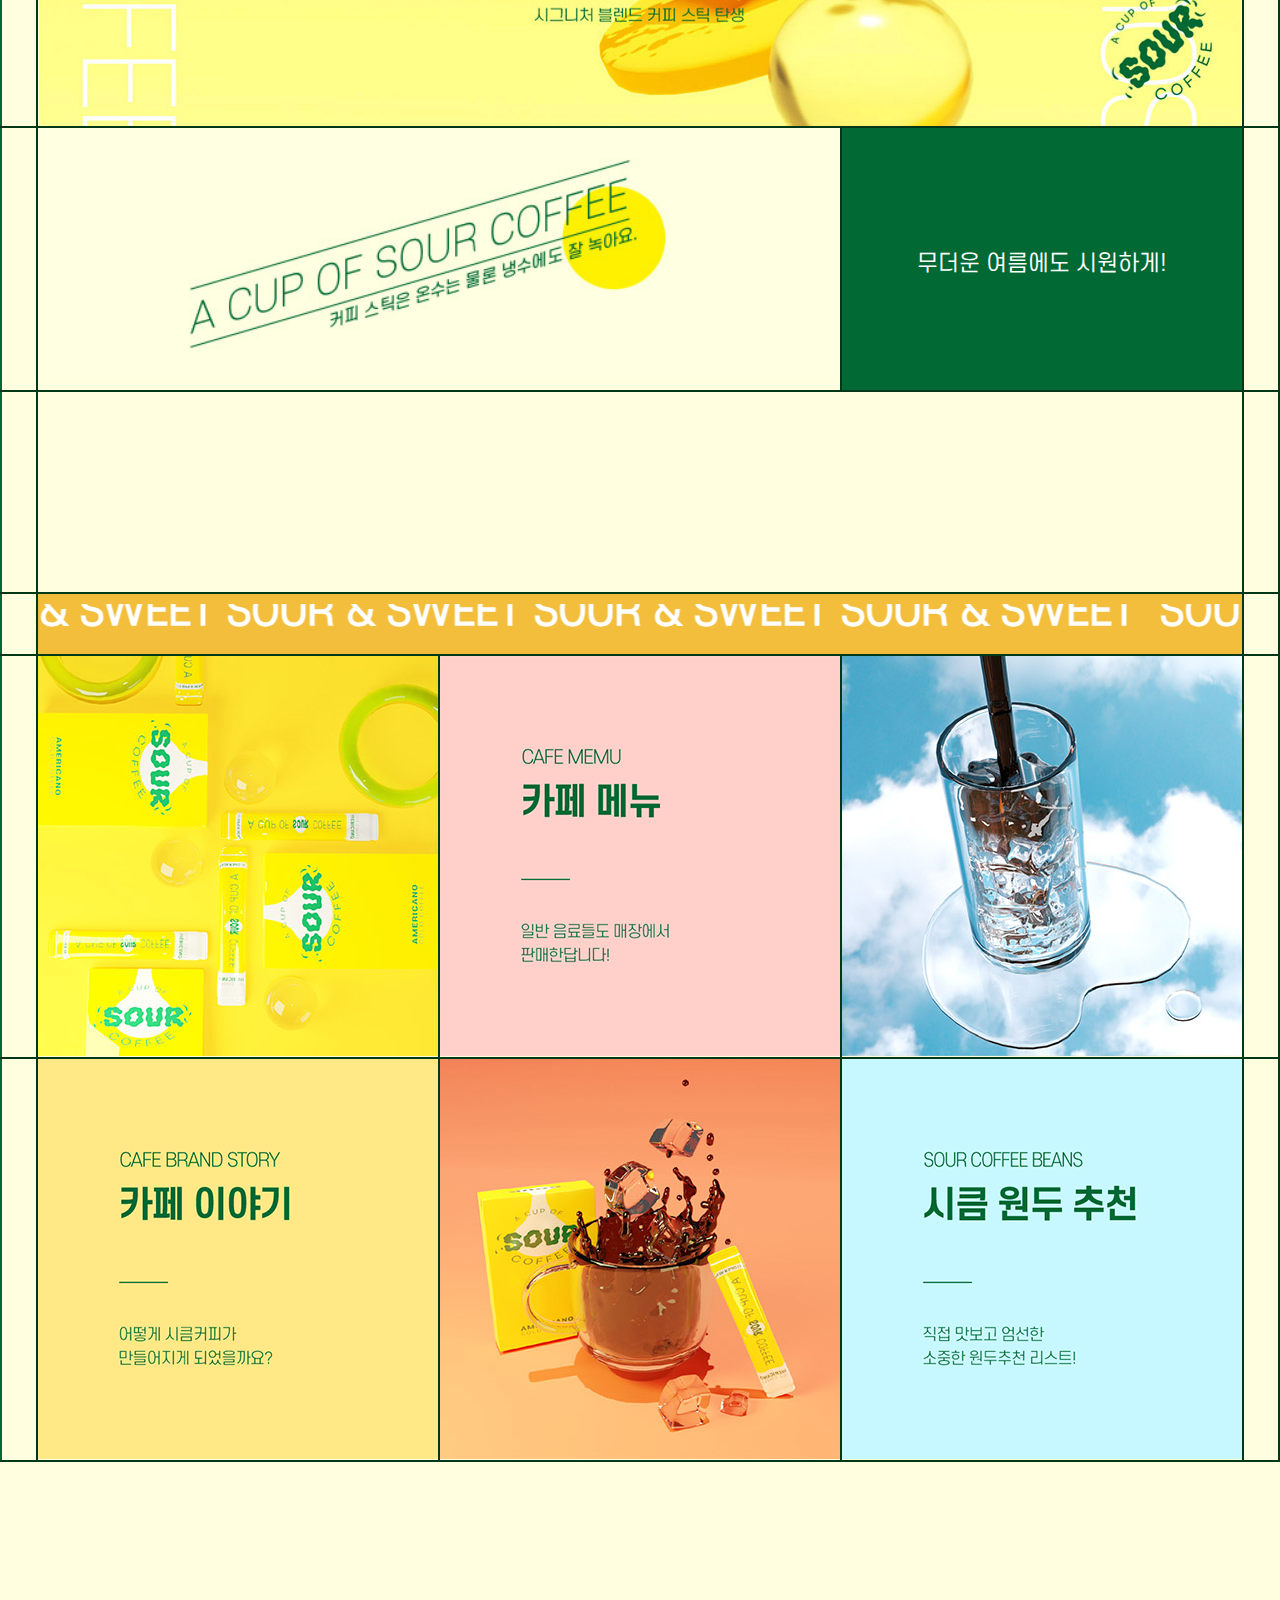
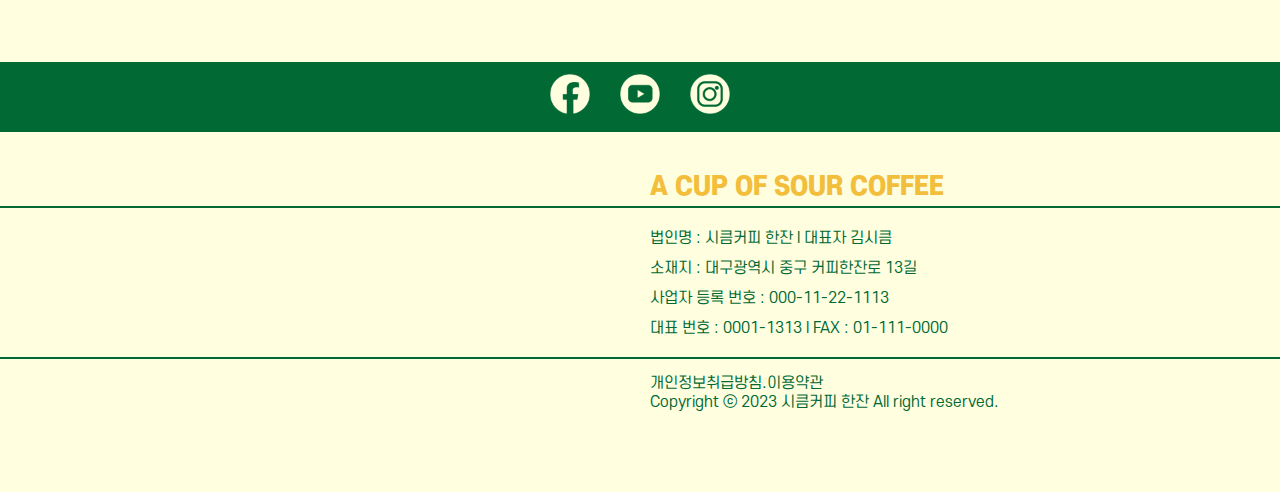
==== commit 4b0b06ae: "midia_query" ====
--- a/index.html
+++ b/index.html
@@ -7,13 +7,14 @@
         >
         <title>SOUR COFFEE_MAIN</title>
         <link rel="stylesheet" href="./style-yellow.css">
+        <link rel="stylesheet" href="./media_query.css">
     </head>
     <body>
-        <a href="./cafe_memu.html"><div class="top-banner">A CUP OF SOUR COFFEE 카페의 대망의 음료 순위가 궁금하신가요??</div></a>
+        <a href="./cafe_memu.html"><div class="top-banner">A CUP OF SOUR COFFEE 카페의 대망의 음료 순위가 궁금하신가요?</div></a>
         <div class="memu-bar">
             <span class="memu-logo">
                 <a href="./index.html">
-                    <img src="./web_image/logo_green.png" width="60px" height="51px" alt="logo_white.png">
+                    <img src="./web_image/logo_green.png" alt="logo_white.png">
                 </span></a>
                 <span class="memu-logo2">
                 <a href="./index.html">
@@ -31,13 +32,12 @@
                 문의 사항</a>
             </span>
             <span class="main-media-icon">
-            <img src="./web_image/main_facebook_button_green.png" width="40px" height="40px" alt="main_facebook_button_green.png">
-        <span id="memu-youtube-icon"><img src="./web_image/main_youtube_button_green.png" width="40px" height="40px" alt="main_youtube_buttoon_green.png"></span>
-        <img src="./web_image/main_instagram_button_green.png" width="40px" height="40px" alt="main_instagram_button_green.png">
+            <img src="./web_image/main_facebook_button_green.png"alt="main_facebook_button_green.png">
+        <span id="memu-youtube-icon"><img src="./web_image/main_youtube_button_green.png" alt="main_youtube_buttoon_green.png"></span>
+        <img src="./web_image/main_instagram_button_green.png" alt="main_instagram_button_green.png">
         </span>
         </div>
             <div class="main-banner"><img src="./web_image/sour_coffee_main_banner.jpg" alt="sour coffee_main banner.jpg"></div>
-            <hr>
             <h1><span id="gold">BIG NEWS</span> : 오래 기다리셨죠!?</h1><h2>드디어 A CUP OF SOUR COFFEE의 시그니처 커피 원두 스틱을 출시하였습니다!</h2>
         <table>
     <tr>
@@ -49,13 +49,13 @@
         <td class="blank"></td>
     </tr>
 
-    <tr>
+    <tr class="none">
         <td></td>
         <td colspan="2" width="640px" height="200px"><div class="sub-banner2"><img src="./web_image/sub-banner_2.jpg" alt="sub-banner_2.jpg"></div></td>
         <td bgcolor="#006934"><div class="sub-banner3">무더운 여름에도 시원하게!</div></td>
         <td></td>
     </tr>
-
+</div>
     <tr>
         <td class="blank"></td>
         <td colspan="3"></td>
@@ -79,21 +79,21 @@
     <tr>
         <td></td>
         <td><div class="button-banner"><a href="./cafe-story.html">
-            <img src="./web_image/main_button_1.jpg" width="400px" height="400px" alt="main_button_1.jpg"></a></div></td>
+            <img src="./web_image/main_button_1.jpg" alt="main_button_1.jpg"></a></div></td>
         <td><div class="button-banner"><a href="./cafe_memu.html">
-            <img src="./web_image/main_button_2-2.png" width="400px" height="400px" alt="main_button_2-2.png"></a></div></td>
+            <img src="./web_image/main_button_2-2.png" alt="main_button_2-2.png"></a></div></td>
         <td><div class="button-banner"><a href="./coffee-bean.html">
-            <img src="./web_image/main_button_3.jpg" width="400px" height="400px" alt="main_button_3.jpg"></a></div></td>
+            <img src="./web_image/main_button_3.jpg" alt="main_button_3.jpg"></a></div></td>
         <td></td>
     </tr>
     <tr>
         <td></td>
-        <td width="400px" height="100%"><div class="button-banner"><a href="./cafe-story.html">
-            <img src="./web_image/main_button_1-2.png" height="100%" alt="main_button_1-2.png"></a></div></td>
-        <td width="400px" height="100%"><div class="button-banner"><a href="./cafe_memu.html">
-            <img src="./web_image/main_button_2.jpg" height="100%" alt="main_button_2.jpg"></a></div></td>
-        <td width="400px" height="100%"><div class="button-banner"><a href="./coffee-bean.html">
-            <img src="./web_image/main_button_3-2.png" height="100%" alt="main_button_3-2.png"></a></div></td>
+        <td><div class="button-banner"><a href="./cafe-story.html">
+            <img src="./web_image/main_button_1-2.png" alt="main_button_1-2.png"></a></div></td>
+        <td><div class="button-banner"><a href="./cafe_memu.html">
+            <img src="./web_image/main_button_2.jpg" alt="main_button_2.jpg"></a></div></td>
+        <td><div class="button-banner"><a href="./coffee-bean.html">
+            <img src="./web_image/main_button_3-2.png" alt="main_button_3-2.png"></a></div></td>
         <td></td>
     </tr>
     </table>
--- a/style-yellow.css
+++ b/style-yellow.css
@@ -6,6 +6,7 @@
     color:#006934;
     margin: 0px;
     font-family: 'S-CoreDream-3Light';
+    overflow-x: hidden;
 }
 @font-face {
     font-family: 'Cafe24Danjunghae';
@@ -34,14 +35,18 @@
 }
 .memu-bar .memu-logo a{
     text-decoration: none;
-    display: inline-block;
+    display: inline;
     vertical-align: bottom;
     margin: 0 15px 2px 0;
+    width: 100%;
+    height: auto;
 }
 .memu-bar .memu-logo a:hover{
     vertical-align: bottom;
     text-decoration: none;
     margin: 0 15px 2px 0;
+    max-width: 100%;
+    height: auto;
 }
 
 .memu-bar .memu-logo2 a{
@@ -108,13 +113,10 @@
     display: block;
     margin: 0 auto 1px auto;
 }
-hr{
-    border: 4px solid #006934;
-}
 h1{
     font-family:'S-CoreDream-8heady';
     display: block;
-    margin: 20px 0 0 0;
+    margin: 30px 0 0 0;
     padding: 30px 0 30px 0;
     border-top: 2px solid #006934;
     border-bottom: 2px solid #006934;
@@ -133,7 +135,7 @@
 table{
     border-collapse: collapse;
     margin: -2px auto 0 auto;
-    color: #006934;
+    border: 2px solid #006934;
     padding: 0;
 }
 tr, td{
@@ -209,7 +211,7 @@
         transform: translateY(calc(100% - 4rem));
     }
 }
-.button-banner {max-width: 100%; height: auto; }
+.button-banner {max-width: 100%; height: auto;}
 .button-banner{
     display: block;
     margin: 0 auto 1px auto;
@@ -266,8 +268,12 @@
 .main-banner2{
     display: block;
     padding : 0px;
-    height: 1080px;
-    border-bottom: 6px solid #006934;
+    width: 100%;
+    height: auto;
+}
+.main-banner2 img{
+    max-width: 100%;
+    height: auto;
 }
 hr{
     font-family:'S-CoreDream-8heady';
--- a/media_query.css
+++ b/media_query.css
@@ -0,0 +1,397 @@
+@media screen and (max-width: 1000px){
+    .top-banner{
+        background-color: #006934;
+        font-size: 14px;
+        color: fff;
+        padding: 5px 0 5px 0;
+        display: block;
+        position: fixed;
+        top: 0px;
+        width: 100%;
+        z-index: 1;
+    }
+    .memu-bar .memu-logo{
+        width: 50%;
+        height: auto;
+    }
+    .memu-bar .memu-logo img{
+        max-width: 50%;
+        height: auto;
+        padding: 10px 0 0 0;
+    }
+    .memu-bar .memu-logo a{
+        text-decoration: none;
+        display: inline;
+        vertical-align: bottom;
+        margin: 0 6px 2px 0;
+    }
+    .memu-bar .memu-logo a:hover{
+        vertical-align: bottom;
+        text-decoration: none;
+        margin: 0 6px 2px 0;
+    }
+    .memu-bar .memu-logo2 a{
+        display: none;
+    }
+    .memu-bar .memu-text a{
+        text-align: center;
+        font-size: 22px;
+        text-decoration: none;
+        color: #006934;
+        margin: 10px 8px 10px 8px;
+        display: inline-block;
+        padding: 6px 14px 6px 14px;
+    }
+    .memu-bar .memu-text a:hover{
+        text-align: center;
+        border-radius: 4rem;
+        background-color:#006934;
+        color: #fff;
+        padding: 6px 14px 6px 14px;
+        margin: 10px 8px 10px 8px;
+    }
+    .memu-bar{
+        background-color: #ffffe0;
+        text-align: center;
+        color: #006934;
+        position: fixed;
+        top: 28px;
+        width: 100%;
+        border-bottom: 2px solid #006934;
+        justify-content: center;
+        z-index: 1;
+    }
+    #memu-youtube-icon{
+        padding:0 15px 0 15px;
+        width: 40%;
+        height: auto;
+    }
+    .main-media-icon img{
+        margin: 0px 0 -10px 0;
+        max-width: 40%;
+        height: auto;
+    }
+}
+/*---top banner + memu bar END---*/
+@media screen and (max-width: 1000px){
+    .main-banner img{
+        max-width: 100%; 
+        display: block;
+        margin: 10px auto 0 auto;
+    }
+    .main-banner{
+        display: block;
+        margin: 10px auto 1px auto;
+    }
+    hr{
+        border: none;
+    }
+    h1{
+        font-size: 30px;
+    
+    }
+    #gold{
+        color: #f2be3b
+    }
+    h2{
+        font-size: 16px;
+        letter-spacing: 1px;
+    }
+    table{
+        border: 2px solid #006934;
+    }
+    tr, td{
+        border: 2px solid #006934;
+    }
+    .sub-banner1 {max-width: 80%; height: auto; }
+    .sub-banner1 img{
+        width: 125%;
+        height: auto;
+        display: block;
+        margin: -1px auto -1px auto;
+        align-items: center;
+        justify-content: center;
+    }
+    .sub-banner2 {display: none;}
+    .sub-banner3 {display: none;}
+    .none{
+        display: none;
+    }
+    /* moving text */
+    .animated-title{
+        font-size: 25px;
+        font-weight: 800;
+        color: #fff;
+        position: relative;
+        width: 100%;
+        max-width: 100%;
+        height: 40px;
+        overflow-x: hidden;
+        overflow-y: hidden;
+        margin: 0 auto -7px auto;
+        white-space: nowrap;
+        display: block;
+    }
+    .animated-title .track{
+        position: absolute;
+        white-space: nowrap;
+        will-change: transform;
+        animation: marquee 20s linear infinite;
+    }
+    @keyframes marquee {
+        from {transform: translateX(0);}
+        to {transform: translateX(-50%);}
+    }
+    @media (hover: hover) and (min-width: 1200px){
+        .animated-title .content{
+            -wedkit-transform: translateY(calc(100% - 4rem));
+            transform: translateY(calc(100% - 4rem));
+        }
+    }
+    .button-banner {max-width: 100%; height: auto;}
+    .button-banner{
+        display: block;
+        margin: 0 auto 1px auto;
+    }
+    .button-banner img{
+        display: block;
+        margin: -1px;
+        padding: 0px;
+        height: 300px;
+        width: 300px;
+    }
+    .header{
+        margin: 16px auto 16px auto;
+        display: block;
+        border-top: 2px solid #006934;
+        border-bottom: 2px solid #006934;
+    }
+    .header1{
+        font-size: 40px;
+        margin: 0 auto 0 auto;
+        padding: 6px 2px 0 10px;
+        display: inline-block;
+        vertical-align: top;
+        text-align: right;
+    }
+    .header2{
+        vertical-align: bottom;
+        font-size: 35px;
+        display: inline-block;
+        margin: 100px 10px 5px 10px;
+    }
+    .soursour{
+        vertical-align: bottom;
+        display: inline;
+        margin: 20px 0 0 0;
+        padding: 105px 0 0 10px;
+        width: 100%;
+        height: auto;
+    }
+    .soursour img{
+        max-width: 100%;
+        height: auto;
+    }
+    .bottom-icon img{
+        display: inline;
+        margin: 12px auto 0 auto;
+        width: 40px;
+        height: 40px;
+        padding: 0 10px 15px 10px;
+    }
+    .bottom-icon{
+        margin: 200px auto 0 auto;
+        width: 100%;
+        height: 68px;
+    }
+    .bottom-name{
+        font-family:'S-CoreDream-8heady';
+        color: #f2be3b;
+        margin: 40px 100px 5px 0;
+        font-size: 25px;
+        text-align: left;
+        padding-left: 230px;
+    }
+    .bottom-information{
+        line-height: 200%;
+        margin: 15px 100px 15px 0;
+        text-align: left;
+        font-size: 15px;
+        padding-left: 230px;
+    }
+    .bottom-information2{
+        margin: 15px 100px 80px 0;
+        text-align: left;
+        font-size: 15px;
+        padding-left: 230px;
+    }
+}
+/* ---------------------------memu page------------------------ */
+@media screen and (max-width: 1000px){
+    .main-banner2{
+        display: block;
+        padding : 0px;
+        width: 100%;
+        height: auto;
+        border-bottom: none;
+        margin: 10px 0 0 0;
+    }
+    .main-banner2 img{
+        max-width: 100%;
+        height: auto;
+    }
+    .memu-title-1{
+        font-size: 25px;
+        margin: 200px 0 0 0;
+        display: block;
+    }
+    .memu-title-2{
+        font-family:'S-CoreDream-8heady';
+        font-size: 50px;
+        border-bottom: 2px solid #006934;
+        display: block;
+        margin: 0;
+        padding: 0 0 20px 0;
+    }
+    .memu-ranking img{
+        width: 200px;
+        margin: 0 auto 5px auto;
+        padding: 0 -13px 0 10px;
+        font-size: 60px;
+        border-collapse:collapse;
+        vertical-align: top;
+        vertical-align: bottom;
+        vertical-align: middle;
+    }
+    .memu-ranking-name{
+        font-weight: 800;
+        font-size: 20px;
+        margin: 0;
+        display: block;
+    }
+    .memu-ranking-name2{
+        font-size: 14px;
+        margin: 0 0 1px 0;
+        display: block;
+    }
+    .sour-star{
+        padding: 15px 10px 15px 10px;
+        color: #fff;
+        font-size: 16px;
+        background-color: #006934;
+        border-radius: 200px;
+        margin: 10px 0 0 0;
+        display: inline;
+        text-align: right;
+    }
+    .sour-star2{
+        padding: 15px 10px 15px 10px;
+        color: #fff;
+        font-size: 16px;
+        background-color: #006934;
+        border-radius: 200px;
+        margin: 20px 0 6px 0;
+        display: inline-block;
+    }
+    .star img{
+        width: 20px;
+        height: 18px;
+        margin: -40px -8px -40px 0;
+        padding: -10px;
+        display: inline;
+    }
+}
+/* ---------------------------CAFE MAP------------------------ */
+@media screen and (max-width: 1000px){
+    .map{
+        display: block;
+        margin: -17px auto -0px 100px;
+        padding:-10px;
+        position: relative;
+    }
+    .map img{
+        display: block;
+        border-left: 2px solid #006934;
+        border-right: 2px solid #006934;
+        padding: 200px -10px 200px -10px;
+        width: 800px;
+    }
+    .map-stiker{
+        position: absolute;
+        right: 57px;
+        bottom: -220px;
+    }
+    .map-stiker img{
+        width: 180px;
+    }
+    .map-table{
+        text-align: center;
+        border-collapse:collapse;
+        white-space: nowrap;
+        padding: 0 150px 0 150px;
+        font-size: 35px;
+        color: #ffffe0;
+        border: 2px solid #003818;
+    }
+    table td{
+        border: 2px solid #003818;
+    }
+    .map-table strong{
+        font-size: 27px;
+    }
+    table img{
+        text-align: center;
+        margin: 0;
+        padding: 0;
+        display: block;
+        padding: 0 -2px -2px 0;
+    }
+    .map-text{
+        padding: 0 120px 0 120px;
+    }
+    .map-text-green{
+        padding: 0 120px 0 120px;
+        color: #006934;
+        font-size: 20px;
+    }
+    .map-text-green2{
+        color: #006934;
+        font-size: 20px;
+    }
+    .daegu-img img{
+        width: 500px;
+        height: auto;
+        margin: 0;
+    }
+    /* moving text */
+.animated-title2{
+    font-size: 30px;
+    font-weight: 800;
+    color: #006934;
+    position: relative;
+    width: 100%;
+    max-width: 100%;
+    height: 40px;
+    overflow-x: hidden;
+    overflow-y: hidden;
+    margin: 0;
+    white-space: nowrap;
+    display: block;
+}
+.animated-title2 .track2{
+    position: absolute;
+    white-space: nowrap;
+    will-change: transform;
+    animation: marquee 20s linear infinite;
+}
+@keyframes marquee {
+    from {transform: translateX(0);}
+    to {transform: translateX(-50%);}
+}
+@media (hover: hover) and (min-width: 1200px){
+    .animated-title2 .content2{
+        -wedkit-transform: translateY(calc(100% - 8rem));
+        transform: translateY(calc(100% - 5.1rem));
+    }
+}
+}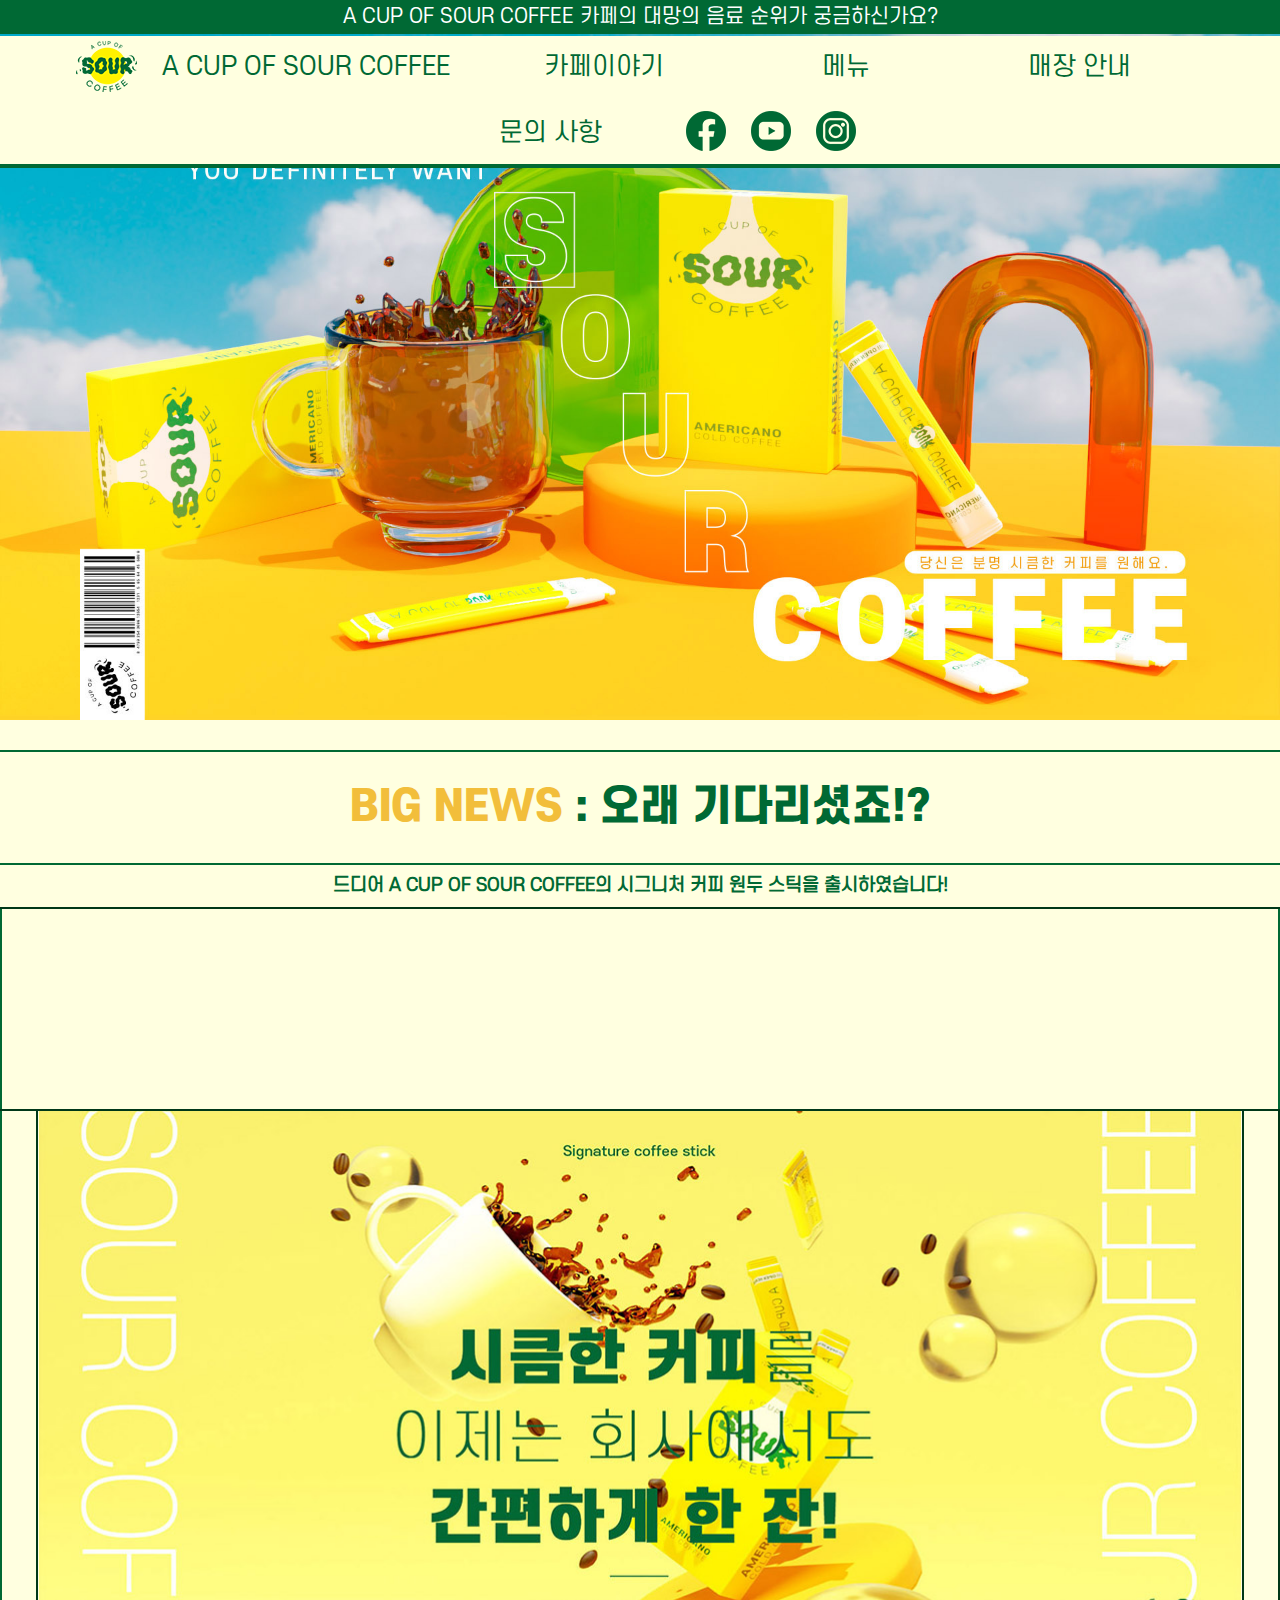
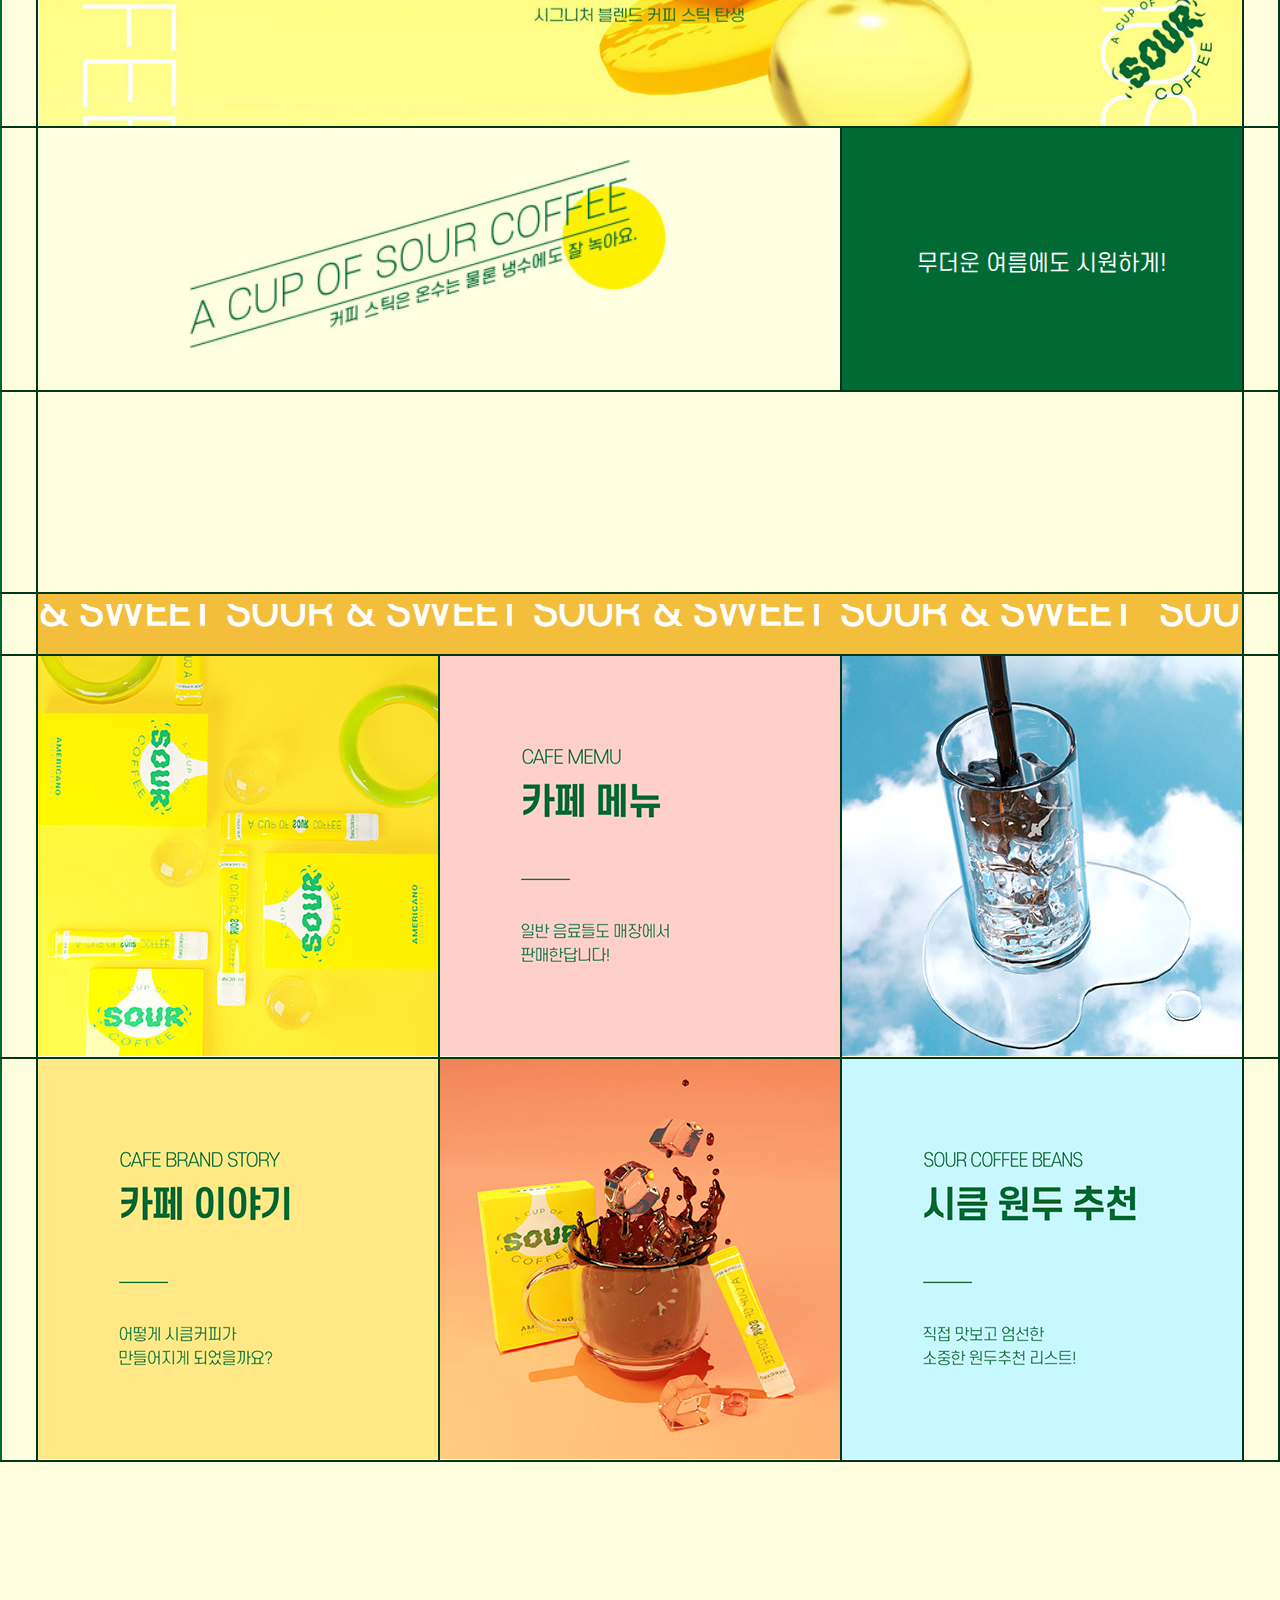
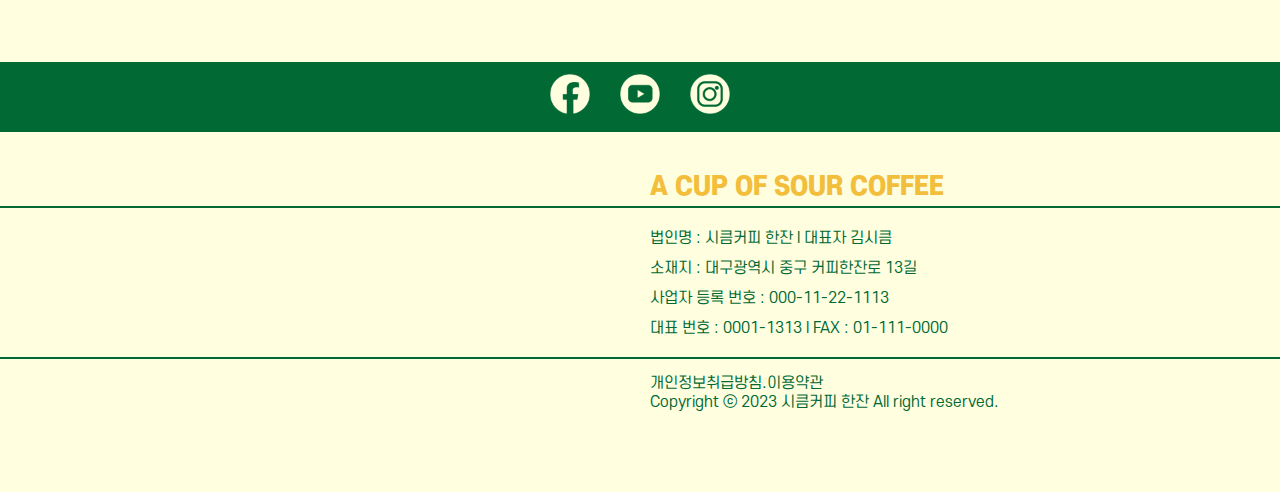
==== commit dcbe61d8: "end" ====
--- a/index.html
+++ b/index.html
@@ -45,7 +45,7 @@
     </tr>
     <tr>
         <td class="blank"></td>
-        <td colspan="3" width="1200px" height="100%"><div class="sub-banner1"><img src="./web_image/main_banner2_yellow2.jpg" height="100%" alt="main_banner2_yellow2.jpg"></div></td>
+        <td colspan="3"><div class="sub-banner1"><img src="./web_image/main_banner2_yellow2.jpg" height="100%" alt="main_banner2_yellow2.jpg"></div></td>
         <td class="blank"></td>
     </tr>
 
--- a/media_query.css
+++ b/media_query.css
@@ -38,17 +38,17 @@
         font-size: 22px;
         text-decoration: none;
         color: #006934;
-        margin: 10px 8px 10px 8px;
+        margin: 10px 4px 10px 4px;
         display: inline-block;
-        padding: 6px 14px 6px 14px;
+        padding: 6px 12px 6px 12px;
     }
     .memu-bar .memu-text a:hover{
         text-align: center;
         border-radius: 4rem;
         background-color:#006934;
         color: #fff;
-        padding: 6px 14px 6px 14px;
-        margin: 10px 8px 10px 8px;
+        padding: 6px 12px 6px 12px;
+        margin: 10px 4px 10px 4px;
     }
     .memu-bar{
         background-color: #ffffe0;
@@ -81,7 +81,10 @@
     }
     .main-banner{
         display: block;
-        margin: 10px auto 1px auto;
+        margin: 20px auto 1px auto;
+    }
+    .toptop{
+        margin: 10px auto 70px auto;
     }
     hr{
         border: none;
@@ -103,14 +106,12 @@
     tr, td{
         border: 2px solid #006934;
     }
-    .sub-banner1 {max-width: 80%; height: auto; }
     .sub-banner1 img{
-        width: 125%;
+        width: 100%;
         height: auto;
         display: block;
         margin: -1px auto -1px auto;
-        align-items: center;
-        justify-content: center;
+        text-align: center;
     }
     .sub-banner2 {display: none;}
     .sub-banner3 {display: none;}
@@ -157,8 +158,8 @@
         display: block;
         margin: -1px;
         padding: 0px;
-        height: 300px;
-        width: 300px;
+        height: 230px;
+        width: 230px;
     }
     .header{
         margin: 16px auto 16px auto;
@@ -167,7 +168,7 @@
         border-bottom: 2px solid #006934;
     }
     .header1{
-        font-size: 40px;
+        font-size: 25px;
         margin: 0 auto 0 auto;
         padding: 6px 2px 0 10px;
         display: inline-block;
@@ -176,21 +177,19 @@
     }
     .header2{
         vertical-align: bottom;
-        font-size: 35px;
+        font-size: 25px;
         display: inline-block;
         margin: 100px 10px 5px 10px;
     }
     .soursour{
         vertical-align: bottom;
         display: inline;
-        margin: 20px 0 0 0;
-        padding: 105px 0 0 10px;
-        width: 100%;
-        height: auto;
+        padding: 100px 0 0 10px;
     }
     .soursour img{
-        max-width: 100%;
-        height: auto;
+        max-width: 80%;
+        height: auto;
+        margin: 10px 0 0 0;
     }
     .bottom-icon img{
         display: inline;
@@ -254,7 +253,7 @@
         padding: 0 0 20px 0;
     }
     .memu-ranking img{
-        width: 200px;
+        width: 175px;
         margin: 0 auto 5px auto;
         padding: 0 -13px 0 10px;
         font-size: 60px;
@@ -293,11 +292,14 @@
         margin: 20px 0 6px 0;
         display: inline-block;
     }
+    .star{
+        margin: 0 0 0 -8px;
+    }
     .star img{
         width: 20px;
         height: 18px;
         margin: -40px -8px -40px 0;
-        padding: -10px;
+        padding: -15px;
         display: inline;
     }
 }
@@ -314,21 +316,20 @@
         border-left: 2px solid #006934;
         border-right: 2px solid #006934;
         padding: 200px -10px 200px -10px;
-        width: 800px;
+        width: 600px;
     }
     .map-stiker{
         position: absolute;
         right: 57px;
-        bottom: -220px;
+        bottom: -20px;
     }
     .map-stiker img{
-        width: 180px;
+        width: 160px;
     }
     .map-table{
         text-align: center;
         border-collapse:collapse;
         white-space: nowrap;
-        padding: 0 150px 0 150px;
         font-size: 35px;
         color: #ffffe0;
         border: 2px solid #003818;
@@ -337,7 +338,7 @@
         border: 2px solid #003818;
     }
     .map-table strong{
-        font-size: 27px;
+        font-size: 23px;
     }
     table img{
         text-align: center;
@@ -347,51 +348,143 @@
         padding: 0 -2px -2px 0;
     }
     .map-text{
-        padding: 0 120px 0 120px;
+        font-size: 20px;
+    }
+    .map-text_2{
+        font-size: 20px;
+    }
+    .map-text_3{
+        font-size: 15px;
     }
     .map-text-green{
-        padding: 0 120px 0 120px;
         color: #006934;
-        font-size: 20px;
+        font-size: 15px;
     }
     .map-text-green2{
         color: #006934;
+        font-size: 15px;
+    }
+    .daegu-img img{
+        width: 400px;
+        height: auto;
+        margin: 0;
+    }
+    /* moving text */
+    .animated-title2{
+        font-size: 30px;
+        font-weight: 800;
+        color: #006934;
+        position: relative;
+        width: 100%;
+        max-width: 100%;
+        height: 40px;
+        overflow-x: hidden;
+        overflow-y: hidden;
+        margin: 0;
+        white-space: nowrap;
+        display: block;
+    }
+    .animated-title2 .track2{
+        position: absolute;
+        white-space: nowrap;
+        will-change: transform;
+        animation: marquee 20s linear infinite;
+    }
+    @keyframes marquee {
+        from {transform: translateX(0);}
+        to {transform: translateX(-50%);}
+    }
+    @media (hover: hover) and (min-width: 1200px){
+        .animated-title2 .content2{
+            -wedkit-transform: translateY(calc(100% - 8rem));
+            transform: translateY(calc(100% - 5.1rem));
+        }
+    }
+    .blank_2{
+        padding: 60px 0 0 0;
+        width: 50%;
+    }
+}
+/* ---------------------------Question page------------------------ */
+@media screen and (max-width: 1000px){
+    .question-table{
+        border: 1px solid #006934;
+        margin: 10px 0 0 0;
+        border-collapse:collapse;
+    }
+    .question-table2{
+        border: 1px solid #006934;
+        margin: 50px 0 -200px 0;
+        border-collapse:collapse;
+    }
+    .telephone{
+        padding: 3px 20px 3px 20px;
+    }
+    .telephone img{
+        width: 50px;
+    }
+    .telephone-img img{
+        margin: 0 10px 0 10px;
+        width: 80px;
+    }
+    .numder{
+        color: #f2be3b;
+        font-size: 50px;
+        padding: 30px 25px 30px 25px;
+        font-weight: 1000;
+        font-family:'S-CoreDream-8heady';
+    }
+    .time{
+        font-family:'S-CoreDream-8heady';
+        font-size: 19px;
+        font-weight: 800;
+        white-space: nowrap;
+        padding: 0 105px 0 105px;
+    }
+    .time-text{
+        font-family:'S-CoreDream-8heady';
+        font-size: 19px;
+    }
+    td.email-2{
+        text-align: center;
+        padding: 7px 7px 2px 7px;
+        margin: 0px;
+        background-size: cover;
+    }
+    td.email-2 img{
+        width: 600px;
+    }
+    .email-text{
+       padding: 10px;
+    }
+    .email-text img{
+        width: 60px;
+     }
+    .email-img img{
+        margin: 0;
+        width: 90px;
+    }
+    .email-text2{
+        font-family:'S-CoreDream-8heady';
         font-size: 20px;
-    }
-    .daegu-img img{
-        width: 500px;
-        height: auto;
-        margin: 0;
-    }
-    /* moving text */
-.animated-title2{
-    font-size: 30px;
-    font-weight: 800;
-    color: #006934;
-    position: relative;
-    width: 100%;
-    max-width: 100%;
-    height: 40px;
-    overflow-x: hidden;
-    overflow-y: hidden;
-    margin: 0;
-    white-space: nowrap;
-    display: block;
+        white-space: nowrap;
+    }
+    .get_off{
+        display: block;
+    }
 }
-.animated-title2 .track2{
-    position: absolute;
-    white-space: nowrap;
-    will-change: transform;
-    animation: marquee 20s linear infinite;
-}
-@keyframes marquee {
-    from {transform: translateX(0);}
-    to {transform: translateX(-50%);}
-}
-@media (hover: hover) and (min-width: 1200px){
-    .animated-title2 .content2{
-        -wedkit-transform: translateY(calc(100% - 8rem));
-        transform: translateY(calc(100% - 5.1rem));
-    }
-}
+/* ---------------------------WORLD COFFEE BEAN------------------------ */
+@media screen and (max-width: 1000px){
+    .world-img1 img, .world-img2 img{
+        width: 650px;
+    }
+    .world-img img{
+        width: 650px;
+    }
+    .world-bean{
+        margin: -3px -1px 0 -1px;
+    }
+    .world-bean img{
+        width: 650px;
+    }
 }